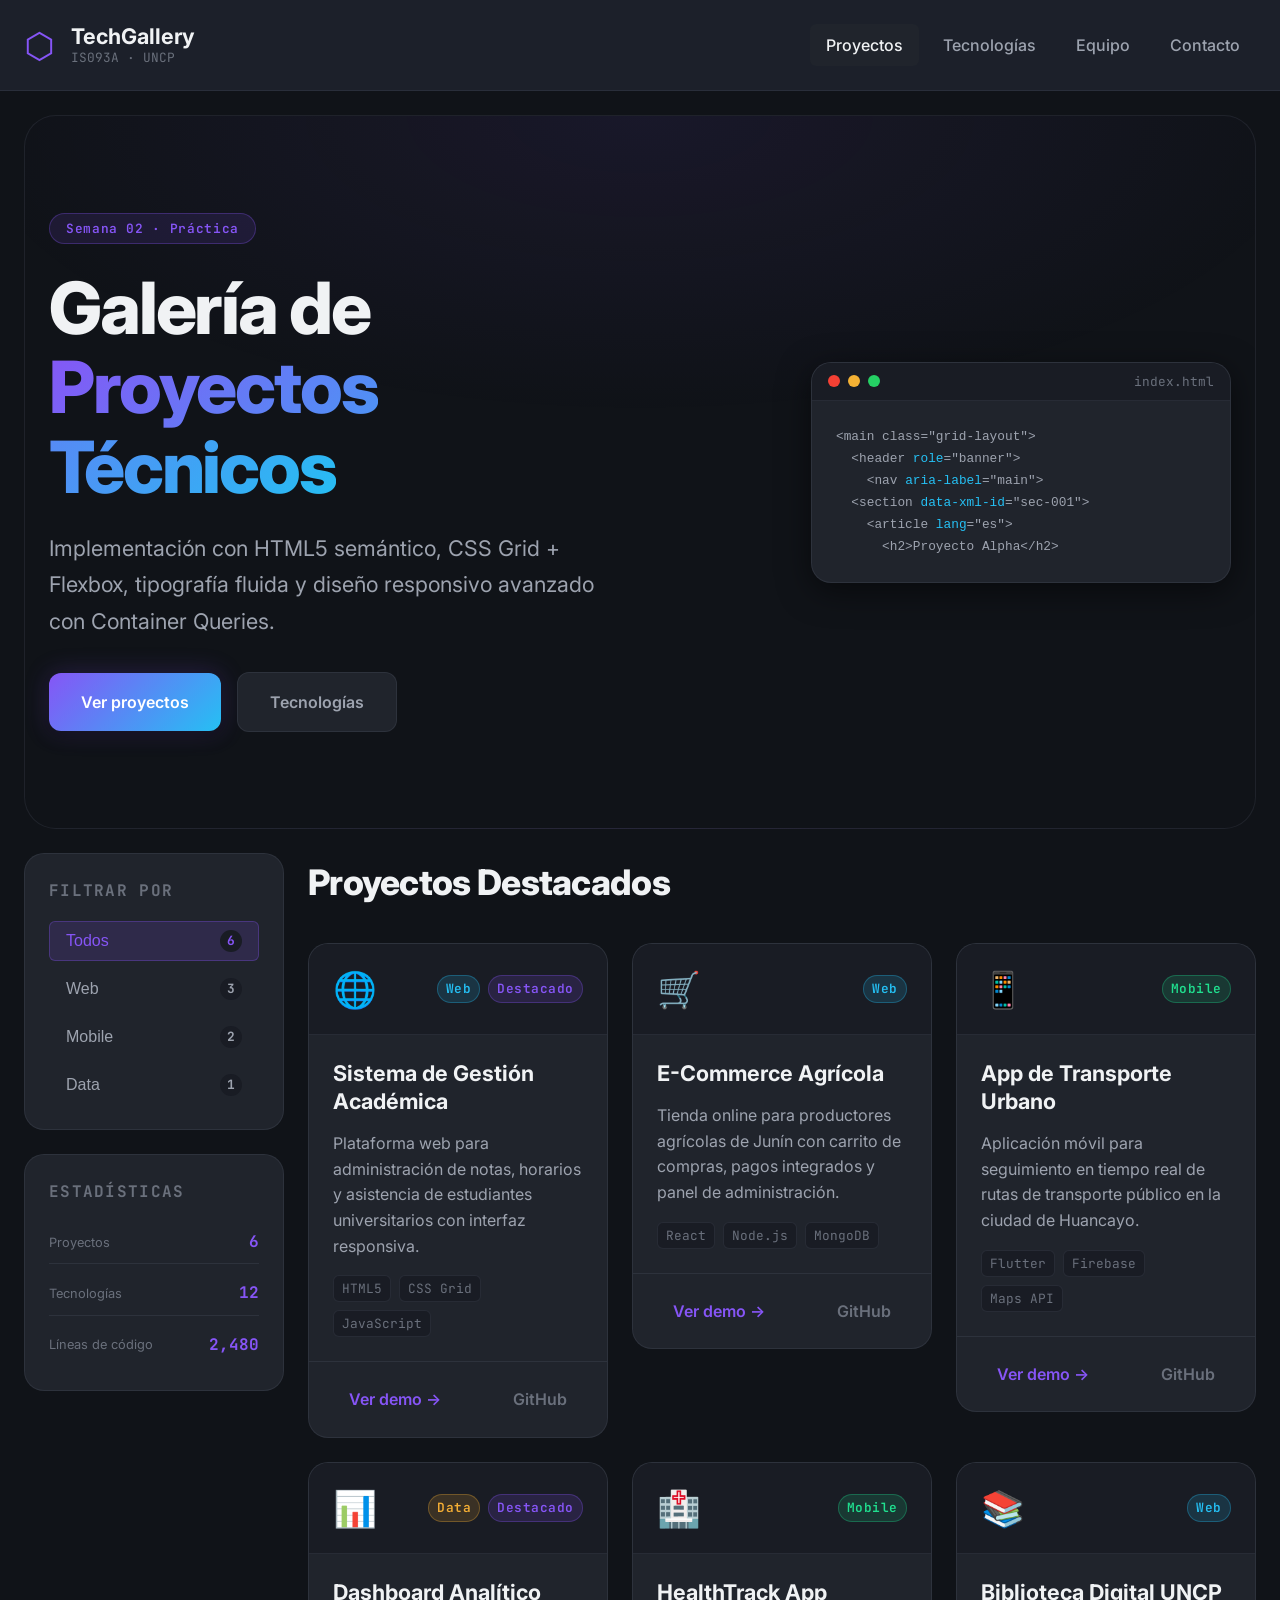
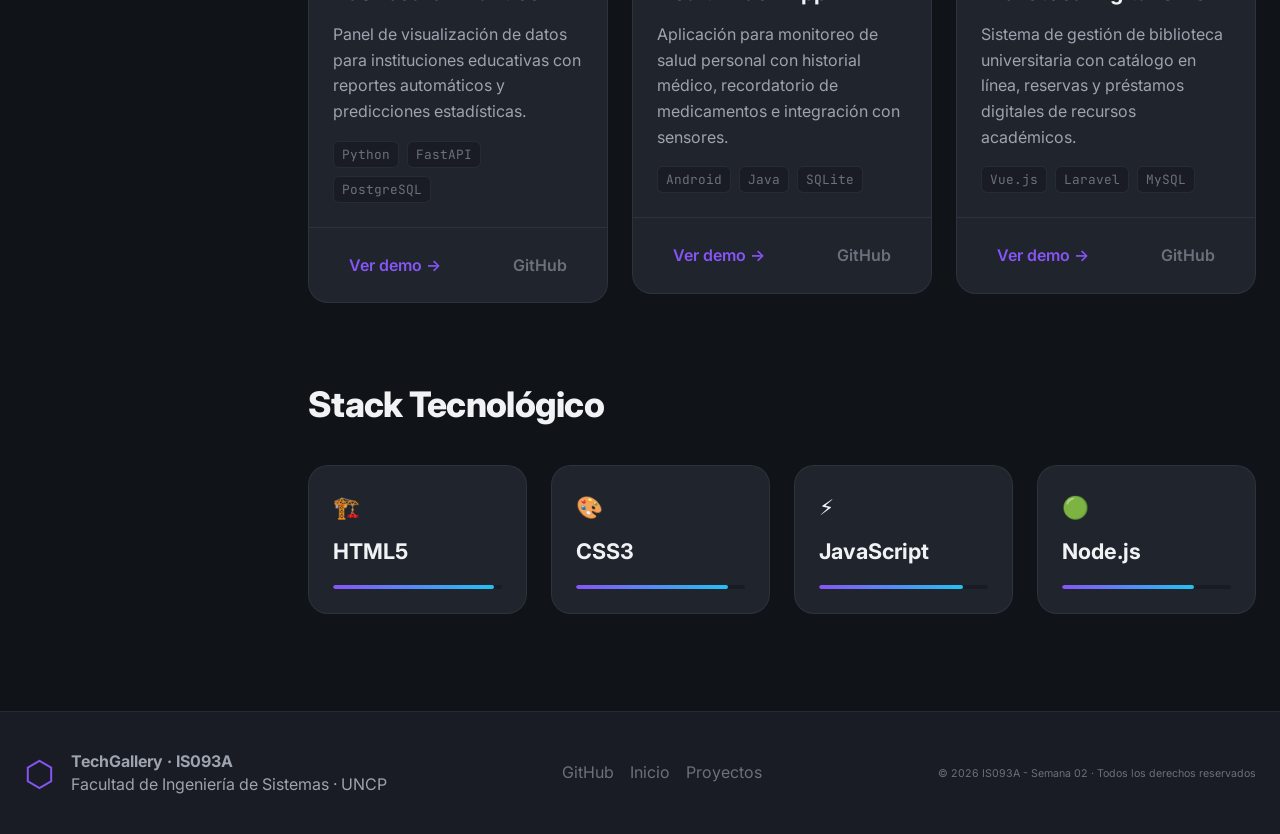
==== index.html @ d4809ece "feat: Semana 02 - HTML5 semantico + CSS Grid + Flexbox + Container Queries (IS093A)" ====
<!DOCTYPE html>
<html lang="es">
<head>
  <!-- =============================================
       META SEO - Redactado manualmente (sin IA)
       Restricción Anti-IA: metadatos escritos a mano
  ============================================= -->
  <meta charset="UTF-8" />
  <meta name="viewport" content="width=device-width, initial-scale=1.0" />

  <!-- SEO primario -->
  <title>Galería de Proyectos Técnicos | IS093A - UNCP</title>
  <meta name="description" content="Galería de proyectos técnicos de estudiantes de Ingeniería de Sistemas - UNCP. Implementación con HTML5 semántico, CSS Grid, Flexbox y diseño responsivo avanzado." />
  <meta name="keywords" content="proyectos tecnicos, ingenieria de sistemas, UNCP, HTML5, CSS Grid, Flexbox, diseño responsivo" />
  <meta name="author" content="IS093A - Desarrollo de Aplicaciones Web" />
  <meta name="robots" content="index, follow" />

  <!-- Open Graph / redes sociales -->
  <meta property="og:type" content="website" />
  <meta property="og:title" content="Galería de Proyectos Técnicos | IS093A" />
  <meta property="og:description" content="Proyectos desarrollados por estudiantes de Ingeniería de Sistemas de la UNCP." />
  <meta property="og:locale" content="es_PE" />

  <!-- Canonical URL -->
  <link rel="canonical" href="https://sullit0.github.io/semana2/" />

  <!-- Hoja de estilos -->
  <link rel="stylesheet" href="styles.css" />

  <!-- Google Fonts: tipografía moderna -->
  <link rel="preconnect" href="https://fonts.googleapis.com" />
  <link rel="preconnect" href="https://fonts.gstatic.com" crossorigin />
  <link href="https://fonts.googleapis.com/css2?family=Inter:wght@300;400;500;600;700&family=JetBrains+Mono:wght@400;600&display=swap" rel="stylesheet" />
</head>

<body
  data-category="galeria-proyectos"
  data-version="1.0.0"
  data-source="xml-simulado"
  data-semester="2026-I"
  data-course="IS093A"
>

  <!-- Skip link para accesibilidad WCAG 2.1 (visible al foco) -->
  <a href="#contenido-principal" class="skip-link">Saltar al contenido principal</a>

  <!-- =============================================
       HEADER
  ============================================= -->
  <header class="site-header" role="banner">
    <div class="header-inner">
      <div class="brand" aria-label="Identidad del sitio">
        <span class="brand-icon" aria-hidden="true">⬡</span>
        <div class="brand-text">
          <span class="brand-name">TechGallery</span>
          <span class="brand-subtitle">IS093A · UNCP</span>
        </div>
      </div>

      <!-- NAV principal con Flexbox (Paso 3) -->
      <nav class="main-nav" role="navigation" aria-label="Navegación principal">
        <ul class="nav-list" role="list">
          <li><a href="#proyectos" class="nav-link" aria-current="page">Proyectos</a></li>
          <li><a href="#tecnologias" class="nav-link">Tecnologías</a></li>
          <li><a href="#equipo" class="nav-link">Equipo</a></li>
          <li><a href="#contacto" class="nav-link">Contacto</a></li>
        </ul>
        <button
          class="nav-toggle"
          aria-expanded="false"
          aria-controls="nav-list"
          aria-label="Abrir menú de navegación"
        >
          <span class="hamburger-line" aria-hidden="true"></span>
          <span class="hamburger-line" aria-hidden="true"></span>
          <span class="hamburger-line" aria-hidden="true"></span>
        </button>
      </nav>
    </div>
  </header>

  <!-- =============================================
       MAIN - Grid principal (grid-template-areas)
  ============================================= -->
  <main id="contenido-principal" class="site-layout" role="main">

    <!-- HERO (área: hero) -->
    <section
      class="hero"
      aria-labelledby="hero-title"
      data-section="hero"
      data-xml-id="sec-001"
    >
      <div class="hero-content">
        <span class="hero-badge" aria-label="Semana 2 - Guía Práctica">Semana 02 · Práctica</span>
        <h1 id="hero-title" class="hero-title">
          Galería de<br />
          <span class="gradient-text">Proyectos Técnicos</span>
        </h1>
        <p class="hero-description">
          Implementación con HTML5 semántico, CSS Grid + Flexbox,
          tipografía fluida y diseño responsivo avanzado con Container Queries.
        </p>
        <div class="hero-actions">
          <a href="#proyectos" class="btn btn-primary">Ver proyectos</a>
          <a href="#tecnologias" class="btn btn-ghost">Tecnologías</a>
        </div>
      </div>
      <div class="hero-visual" aria-hidden="true">
        <div class="code-preview">
          <div class="code-header">
            <span class="dot dot-red"></span>
            <span class="dot dot-yellow"></span>
            <span class="dot dot-green"></span>
            <span class="code-filename">index.html</span>
          </div>
          <pre class="code-body"><code>&lt;main class="grid-layout"&gt;
  &lt;header <span class="kw">role</span>="banner"&gt;
    &lt;nav <span class="kw">aria-label</span>="main"&gt;
  &lt;section <span class="kw">data-xml-id</span>="sec-001"&gt;
    &lt;article <span class="kw">lang</span>="es"&gt;
      &lt;h2&gt;Proyecto Alpha&lt;/h2&gt;</code></pre>
        </div>
      </div>
    </section>

    <!-- SIDEBAR (área: sidebar) -->
    <aside
      class="sidebar"
      aria-label="Filtros y estadísticas"
      data-section="sidebar"
      data-xml-id="sec-002"
    >
      <div class="sidebar-block">
        <h2 class="sidebar-title">Filtrar por</h2>
        <ul class="filter-list" role="list" aria-label="Categorías de proyectos">
          <li>
            <button class="filter-btn active" aria-pressed="true" data-filter="all">
              Todos <span class="badge">6</span>
            </button>
          </li>
          <li>
            <button class="filter-btn" aria-pressed="false" data-filter="web">
              Web <span class="badge">3</span>
            </button>
          </li>
          <li>
            <button class="filter-btn" aria-pressed="false" data-filter="mobile">
              Mobile <span class="badge">2</span>
            </button>
          </li>
          <li>
            <button class="filter-btn" aria-pressed="false" data-filter="data">
              Data <span class="badge">1</span>
            </button>
          </li>
        </ul>
      </div>

      <div class="sidebar-block">
        <h2 class="sidebar-title">Estadísticas</h2>
        <dl class="stats-list">
          <div class="stat-item">
            <dt class="stat-label">Proyectos</dt>
            <dd class="stat-value" data-stat="projects">6</dd>
          </div>
          <div class="stat-item">
            <dt class="stat-label">Tecnologías</dt>
            <dd class="stat-value" data-stat="techs">12</dd>
          </div>
          <div class="stat-item">
            <dt class="stat-label">Líneas de código</dt>
            <dd class="stat-value" data-stat="lines">2,480</dd>
          </div>
        </dl>
      </div>
    </aside>

    <!-- GALERÍA DE PROYECTOS (área: content) -->
    <section
      id="proyectos"
      class="gallery-section"
      aria-labelledby="gallery-title"
      data-section="gallery"
      data-xml-id="sec-003"
      data-category="proyectos-tecnicos"
    >
      <h2 id="gallery-title" class="section-title">Proyectos Destacados</h2>

      <!-- Cards con Flexbox interno -->
      <div class="cards-grid" role="list" aria-label="Lista de proyectos técnicos">

        <!-- Card 1 -->
        <article
          class="card"
          role="listitem"
          data-project-id="proj-001"
          data-tech="HTML,CSS,JS"
          data-category="web"
        >
          <div class="card-header">
            <span class="card-icon" aria-hidden="true">🌐</span>
            <div class="card-tags">
              <span class="tag tag-web">Web</span>
              <span class="tag tag-featured">Destacado</span>
            </div>
          </div>
          <div class="card-body">
            <h3 class="card-title">Sistema de Gestión Académica</h3>
            <p class="card-description">
              Plataforma web para administración de notas, horarios y asistencia
              de estudiantes universitarios con interfaz responsiva.
            </p>
            <ul class="tech-stack" aria-label="Tecnologías utilizadas">
              <li class="tech-pill">HTML5</li>
              <li class="tech-pill">CSS Grid</li>
              <li class="tech-pill">JavaScript</li>
            </ul>
          </div>
          <footer class="card-footer">
            <a href="#" class="card-link" aria-label="Ver demo del proyecto Sistema de Gestión Académica">
              Ver demo <span aria-hidden="true">→</span>
            </a>
            <a href="https://github.com" class="card-link card-link-ghost" aria-label="Ver código del proyecto Sistema de Gestión Académica en GitHub">
              GitHub
            </a>
          </footer>
        </article>

        <!-- Card 2 -->
        <article
          class="card"
          role="listitem"
          data-project-id="proj-002"
          data-tech="React,Node,MongoDB"
          data-category="web"
        >
          <div class="card-header">
            <span class="card-icon" aria-hidden="true">🛒</span>
            <div class="card-tags">
              <span class="tag tag-web">Web</span>
            </div>
          </div>
          <div class="card-body">
            <h3 class="card-title">E-Commerce Agrícola</h3>
            <p class="card-description">
              Tienda online para productores agrícolas de Junín con carrito de compras,
              pagos integrados y panel de administración.
            </p>
            <ul class="tech-stack" aria-label="Tecnologías utilizadas">
              <li class="tech-pill">React</li>
              <li class="tech-pill">Node.js</li>
              <li class="tech-pill">MongoDB</li>
            </ul>
          </div>
          <footer class="card-footer">
            <a href="#" class="card-link" aria-label="Ver demo del proyecto E-Commerce Agrícola">
              Ver demo <span aria-hidden="true">→</span>
            </a>
            <a href="https://github.com" class="card-link card-link-ghost" aria-label="Ver código en GitHub">
              GitHub
            </a>
          </footer>
        </article>

        <!-- Card 3 -->
        <article
          class="card"
          role="listitem"
          data-project-id="proj-003"
          data-tech="Flutter,Firebase"
          data-category="mobile"
        >
          <div class="card-header">
            <span class="card-icon" aria-hidden="true">📱</span>
            <div class="card-tags">
              <span class="tag tag-mobile">Mobile</span>
            </div>
          </div>
          <div class="card-body">
            <h3 class="card-title">App de Transporte Urbano</h3>
            <p class="card-description">
              Aplicación móvil para seguimiento en tiempo real de rutas de transporte
              público en la ciudad de Huancayo.
            </p>
            <ul class="tech-stack" aria-label="Tecnologías utilizadas">
              <li class="tech-pill">Flutter</li>
              <li class="tech-pill">Firebase</li>
              <li class="tech-pill">Maps API</li>
            </ul>
          </div>
          <footer class="card-footer">
            <a href="#" class="card-link" aria-label="Ver demo de App de Transporte Urbano">
              Ver demo <span aria-hidden="true">→</span>
            </a>
            <a href="https://github.com" class="card-link card-link-ghost" aria-label="Ver código en GitHub">
              GitHub
            </a>
          </footer>
        </article>

        <!-- Card 4 -->
        <article
          class="card"
          role="listitem"
          data-project-id="proj-004"
          data-tech="Python,FastAPI,PostgreSQL"
          data-category="data"
        >
          <div class="card-header">
            <span class="card-icon" aria-hidden="true">📊</span>
            <div class="card-tags">
              <span class="tag tag-data">Data</span>
              <span class="tag tag-featured">Destacado</span>
            </div>
          </div>
          <div class="card-body">
            <h3 class="card-title">Dashboard Analítico</h3>
            <p class="card-description">
              Panel de visualización de datos para instituciones educativas con
              reportes automáticos y predicciones estadísticas.
            </p>
            <ul class="tech-stack" aria-label="Tecnologías utilizadas">
              <li class="tech-pill">Python</li>
              <li class="tech-pill">FastAPI</li>
              <li class="tech-pill">PostgreSQL</li>
            </ul>
          </div>
          <footer class="card-footer">
            <a href="#" class="card-link" aria-label="Ver demo del Dashboard Analítico">
              Ver demo <span aria-hidden="true">→</span>
            </a>
            <a href="https://github.com" class="card-link card-link-ghost" aria-label="Ver código en GitHub">
              GitHub
            </a>
          </footer>
        </article>

        <!-- Card 5 -->
        <article
          class="card"
          role="listitem"
          data-project-id="proj-005"
          data-tech="Android,Java,SQLite"
          data-category="mobile"
        >
          <div class="card-header">
            <span class="card-icon" aria-hidden="true">🏥</span>
            <div class="card-tags">
              <span class="tag tag-mobile">Mobile</span>
            </div>
          </div>
          <div class="card-body">
            <h3 class="card-title">HealthTrack App</h3>
            <p class="card-description">
              Aplicación para monitoreo de salud personal con historial médico,
              recordatorio de medicamentos e integración con sensores.
            </p>
            <ul class="tech-stack" aria-label="Tecnologías utilizadas">
              <li class="tech-pill">Android</li>
              <li class="tech-pill">Java</li>
              <li class="tech-pill">SQLite</li>
            </ul>
          </div>
          <footer class="card-footer">
            <a href="#" class="card-link" aria-label="Ver demo de HealthTrack App">
              Ver demo <span aria-hidden="true">→</span>
            </a>
            <a href="https://github.com" class="card-link card-link-ghost" aria-label="Ver código en GitHub">
              GitHub
            </a>
          </footer>
        </article>

        <!-- Card 6 -->
        <article
          class="card"
          role="listitem"
          data-project-id="proj-006"
          data-tech="Vue,Laravel,MySQL"
          data-category="web"
        >
          <div class="card-header">
            <span class="card-icon" aria-hidden="true">📚</span>
            <div class="card-tags">
              <span class="tag tag-web">Web</span>
            </div>
          </div>
          <div class="card-body">
            <h3 class="card-title">Biblioteca Digital UNCP</h3>
            <p class="card-description">
              Sistema de gestión de biblioteca universitaria con catálogo en línea,
              reservas y préstamos digitales de recursos académicos.
            </p>
            <ul class="tech-stack" aria-label="Tecnologías utilizadas">
              <li class="tech-pill">Vue.js</li>
              <li class="tech-pill">Laravel</li>
              <li class="tech-pill">MySQL</li>
            </ul>
          </div>
          <footer class="card-footer">
            <a href="#" class="card-link" aria-label="Ver demo de Biblioteca Digital UNCP">
              Ver demo <span aria-hidden="true">→</span>
            </a>
            <a href="https://github.com" class="card-link card-link-ghost" aria-label="Ver código en GitHub">
              GitHub
            </a>
          </footer>
        </article>

      </div>
    </section>

    <!-- SECCIÓN TECNOLOGÍAS (área: tech) -->
    <section
      id="tecnologias"
      class="tech-section"
      aria-labelledby="tech-title"
      data-section="tecnologias"
      data-xml-id="sec-004"
    >
      <h2 id="tech-title" class="section-title">Stack Tecnológico</h2>
      <div class="tech-grid" role="list" aria-label="Tecnologías del stack">
        <div class="tech-card" role="listitem" data-tech-category="frontend">
          <span class="tech-logo" aria-hidden="true">🏗️</span>
          <h3 class="tech-name">HTML5</h3>
          <p class="tech-desc">Estructura semántica y accesibilidad WCAG 2.1</p>
          <div class="tech-bar" role="progressbar" aria-valuenow="95" aria-valuemin="0" aria-valuemax="100" aria-label="Nivel de uso de HTML5: 95%">
            <div class="tech-bar-fill" style="--level: 95%"></div>
          </div>
        </div>
        <div class="tech-card" role="listitem" data-tech-category="frontend">
          <span class="tech-logo" aria-hidden="true">🎨</span>
          <h3 class="tech-name">CSS3</h3>
          <p class="tech-desc">Grid, Flexbox, Container Queries, clamp()</p>
          <div class="tech-bar" role="progressbar" aria-valuenow="90" aria-valuemin="0" aria-valuemax="100" aria-label="Nivel de uso de CSS3: 90%">
            <div class="tech-bar-fill" style="--level: 90%"></div>
          </div>
        </div>
        <div class="tech-card" role="listitem" data-tech-category="frontend">
          <span class="tech-logo" aria-hidden="true">⚡</span>
          <h3 class="tech-name">JavaScript</h3>
          <p class="tech-desc">ES2023, módulos, Fetch API, DOM events</p>
          <div class="tech-bar" role="progressbar" aria-valuenow="85" aria-valuemin="0" aria-valuemax="100" aria-label="Nivel de uso de JavaScript: 85%">
            <div class="tech-bar-fill" style="--level: 85%"></div>
          </div>
        </div>
        <div class="tech-card" role="listitem" data-tech-category="backend">
          <span class="tech-logo" aria-hidden="true">🟢</span>
          <h3 class="tech-name">Node.js</h3>
          <p class="tech-desc">API REST, Express, autenticación JWT</p>
          <div class="tech-bar" role="progressbar" aria-valuenow="78" aria-valuemin="0" aria-valuemax="100" aria-label="Nivel de uso de Node.js: 78%">
            <div class="tech-bar-fill" style="--level: 78%"></div>
          </div>
        </div>
      </div>
    </section>

  </main>

  <!-- =============================================
       FOOTER
  ============================================= -->
  <footer class="site-footer" role="contentinfo">
    <div class="footer-inner">
      <div class="footer-brand">
        <span class="brand-icon" aria-hidden="true">⬡</span>
        <p class="footer-text">
          <strong>TechGallery · IS093A</strong><br />
          Facultad de Ingeniería de Sistemas · UNCP
        </p>
      </div>
      <nav class="footer-nav" aria-label="Navegación del pie de página">
        <a href="https://github.com/Sullit0" class="footer-link" target="_blank" rel="noopener noreferrer">
          GitHub
        </a>
        <a href="#contenido-principal" class="footer-link">Inicio</a>
        <a href="#proyectos" class="footer-link">Proyectos</a>
      </nav>
      <p class="footer-copy">
        <small>© 2026 IS093A - Semana 02 · Todos los derechos reservados</small>
      </p>
    </div>
  </footer>

  <script src="main.js"></script>
</body>
</html>
---- styles.css ----
/* ================================================
   styles.css - Guía Práctica Semana 02 - IS093A
   Autor: Equipo IS093A - UNCP
   Descripción: CSS con variables :root, clamp(),
   calc(), Grid + Flexbox, @media y @container
   ================================================ */

/* ================================================
   PASO 2: :root con variables CSS, clamp() y calc()
   Concepto: Unidades relativas, tipografía adaptable,
   propiedades lógicas (margin-inline, padding-block)
   ================================================ */
:root {
  /* --- Paleta de colores --- */
  --clr-bg-primary:    hsl(222, 20%, 8%);
  --clr-bg-secondary:  hsl(222, 18%, 12%);
  --clr-bg-card:       hsl(222, 16%, 15%);
  --clr-bg-glass:      hsla(222, 20%, 18%, 0.6);

  --clr-accent-primary:   hsl(258, 90%, 65%);
  --clr-accent-secondary: hsl(195, 90%, 55%);
  --clr-accent-success:   hsl(155, 75%, 50%);
  --clr-accent-warning:   hsl(38,  90%, 58%);
  --clr-accent-danger:    hsl(350, 80%, 60%);

  --clr-text-primary:   hsl(220, 15%, 95%);
  --clr-text-secondary: hsl(220, 10%, 65%);
  --clr-text-muted:     hsl(220,  8%, 45%);

  --clr-border:         hsla(220, 15%, 60%, 0.12);
  --clr-border-hover:   hsla(258, 90%, 65%, 0.35);

  /* --- Tipografía fluida con clamp()
       Cálculo manual:
       clamp(mín, preferida, máx)
       font-base: 16px@320px → 18px@1440px
       pendiente = (18-16)/(1440-320) = 2/1120 ≈ 0.00179
       vw = 0.00179 * 100 ≈ 0.18vw  (redondeamos a clamp seguro)
  --- */
  --fs-xs:   clamp(0.70rem, 0.65rem + 0.22vw, 0.80rem);
  --fs-sm:   clamp(0.85rem, 0.80rem + 0.27vw, 1.00rem);
  --fs-base: clamp(1.00rem, 0.93rem + 0.36vw, 1.13rem);
  --fs-md:   clamp(1.13rem, 1.00rem + 0.58vw, 1.35rem);
  --fs-lg:   clamp(1.30rem, 1.10rem + 0.90vw, 1.65rem);
  --fs-xl:   clamp(1.60rem, 1.25rem + 1.60vw, 2.20rem);
  --fs-2xl:  clamp(2.00rem, 1.50rem + 2.50vw, 3.20rem);
  --fs-3xl:  clamp(2.50rem, 1.80rem + 3.50vw, 4.50rem);

  /* --- Espaciado lógico con calc() --- */
  --space-unit: 0.5rem;
  --space-xs:   calc(var(--space-unit) * 1);        /* 8px  */
  --space-sm:   calc(var(--space-unit) * 2);        /* 16px */
  --space-md:   calc(var(--space-unit) * 3);        /* 24px */
  --space-lg:   calc(var(--space-unit) * 4);        /* 32px */
  --space-xl:   calc(var(--space-unit) * 6);        /* 48px */
  --space-2xl:  calc(var(--space-unit) * 8);        /* 64px */
  --space-3xl:  calc(var(--space-unit) * 12);       /* 96px */

  /* --- Border radius --- */
  --radius-sm:  0.375rem;
  --radius-md:  0.75rem;
  --radius-lg:  1.25rem;
  --radius-xl:  2rem;
  --radius-full: 9999px;

  /* --- Sombras --- */
  --shadow-sm:  0 1px 3px hsla(0, 0%, 0%, 0.3);
  --shadow-md:  0 4px 16px hsla(0, 0%, 0%, 0.4);
  --shadow-lg:  0 8px 32px hsla(0, 0%, 0%, 0.5);
  --shadow-glow: 0 0 24px hsla(258, 90%, 65%, 0.25);

  /* --- Transiciones --- */
  --transition-fast:   150ms ease;
  --transition-base:   250ms ease;
  --transition-slow:   400ms ease;

  /* --- Tipografía --- */
  --font-sans: 'Inter', system-ui, -apple-system, sans-serif;
  --font-mono: 'JetBrains Mono', 'Fira Code', monospace;

  /* --- Grid layout --- */
  --grid-cols: 12;
  --grid-gap:  calc(var(--space-unit) * 3);
  --sidebar-w: 260px;
  --max-width: 1400px;
}

/* ================================================
   RESET & BASE
   ================================================ */
*,
*::before,
*::after {
  box-sizing: border-box;
  margin: 0;
  padding: 0;
}

html {
  scroll-behavior: smooth;
  -webkit-text-size-adjust: 100%;
}

body {
  font-family: var(--font-sans);
  font-size: var(--fs-base);
  line-height: 1.65;
  color: var(--clr-text-primary);
  background-color: var(--clr-bg-primary);
  min-block-size: 100dvh;   /* propiedad lógica */
  overflow-x: hidden;
}

img,
video {
  display: block;
  max-inline-size: 100%;   /* propiedad lógica */
  block-size: auto;
}

ul, ol { list-style: none; }
a { color: inherit; text-decoration: none; }

/* ================================================
   PASO 3: GRID PRINCIPAL — grid-template-areas
   Concepto: grid-area, place-items
   Layout: header | sidebar + content | footer
   (Dibujado en papel antes de codificar ✓)

   Mapa de áreas:
   ┌─────────────────────────┐
   │          header          │
   ├────────┬─────────────────┤
   │  hero  │    hero         │ (full-width)
   ├────────┼─────────────────┤
   │sidebar │    content      │
   │        │    tech         │
   ├────────┴─────────────────┤
   │          footer          │
   └─────────────────────────┘
   ================================================ */
.site-layout {
  display: grid;
  grid-template-columns: var(--sidebar-w) 1fr;
  grid-template-rows: auto auto 1fr auto;
  grid-template-areas:
    "hero    hero"
    "sidebar gallery"
    "sidebar tech"
    "footer  footer";
  gap: var(--grid-gap);
  max-inline-size: var(--max-width);
  margin-inline: auto;
  padding-inline: var(--space-md);
  padding-block: var(--space-md);
}

/* Asignación de áreas */
.hero            { grid-area: hero; }
.sidebar         { grid-area: sidebar; }
.gallery-section { grid-area: gallery; }
.tech-section    { grid-area: tech; }

/* ================================================
   SKIP LINK (accesibilidad WCAG 2.1)
   ================================================ */
.skip-link {
  position: absolute;
  inset-block-start: -100%;   /* propiedad lógica */
  inset-inline-start: var(--space-sm);
  padding-block: var(--space-xs);
  padding-inline: var(--space-sm);
  background: var(--clr-accent-primary);
  color: white;
  font-size: var(--fs-sm);
  font-weight: 600;
  border-radius: var(--radius-sm);
  z-index: 9999;
  transition: inset-block-start var(--transition-fast);
}
.skip-link:focus {
  inset-block-start: var(--space-sm);
}

/* ================================================
   HEADER — Flexbox para la barra de navegación
   ================================================ */
.site-header {
  position: sticky;
  inset-block-start: 0;
  z-index: 100;
  background: var(--clr-bg-glass);
  backdrop-filter: blur(16px);
  -webkit-backdrop-filter: blur(16px);
  border-block-end: 1px solid var(--clr-border);
  /* IA: backdrop-filter no soportado en Firefox <103,
     fallback → background opaco vía @supports abajo */
}

/* Fallback si backdrop-filter no soportado */
/* IA: consulta compatibilidad @supports */
@supports not (backdrop-filter: blur(1px)) {
  .site-header {
    background: var(--clr-bg-secondary);
  }
}

.header-inner {
  display: flex;
  align-items: center;
  justify-content: space-between;
  gap: var(--space-md);
  max-inline-size: var(--max-width);
  margin-inline: auto;
  padding-block: var(--space-sm);
  padding-inline: var(--space-md);
}

/* --- Brand --- */
.brand {
  display: flex;
  align-items: center;
  gap: var(--space-sm);
  flex-shrink: 0;
}
.brand-icon {
  font-size: var(--fs-xl);
  color: var(--clr-accent-primary);
}
.brand-text {
  display: flex;
  flex-direction: column;
  line-height: 1.2;
}
.brand-name {
  font-size: var(--fs-md);
  font-weight: 700;
  color: var(--clr-text-primary);
}
.brand-subtitle {
  font-size: var(--fs-xs);
  color: var(--clr-text-muted);
  font-family: var(--font-mono);
}

/* --- Nav con Flexbox (Paso 3: Flexbox para nav) --- */
.main-nav { position: relative; }

.nav-list {
  display: flex;
  align-items: center;
  gap: var(--space-xs);
  flex-wrap: nowrap;
}

.nav-link {
  display: inline-flex;
  align-items: center;
  padding-block: var(--space-xs);
  padding-inline: var(--space-sm);
  font-size: var(--fs-sm);
  font-weight: 500;
  color: var(--clr-text-secondary);
  border-radius: var(--radius-sm);
  transition: color var(--transition-fast),
              background var(--transition-fast);
}
.nav-link:hover,
.nav-link[aria-current="page"] {
  color: var(--clr-text-primary);
  background: var(--clr-bg-card);
}

/* Botón hamburger (oculto en desktop) */
.nav-toggle {
  display: none;
  flex-direction: column;
  gap: 5px;
  padding: var(--space-xs);
  background: transparent;
  border: 1px solid var(--clr-border);
  border-radius: var(--radius-sm);
  cursor: pointer;
}
.hamburger-line {
  display: block;
  width: 22px;
  height: 2px;
  background: var(--clr-text-primary);
  border-radius: var(--radius-full);
  transition: transform var(--transition-base),
              opacity var(--transition-base);
}

/* ================================================
   HERO SECTION
   ================================================ */
.hero {
  display: grid;
  grid-template-columns: 1fr 1fr;
  align-items: center;
  gap: var(--space-xl);
  padding-block: var(--space-3xl);
  padding-inline: var(--space-md);
  background: radial-gradient(
    ellipse 80% 60% at 50% 0%,
    hsla(258, 90%, 65%, 0.08) 0%,
    transparent 70%
  );
  border-radius: var(--radius-xl);
  border: 1px solid var(--clr-border);
  overflow: hidden;
}

.hero-badge {
  display: inline-flex;
  align-items: center;
  padding-block: calc(var(--space-xs) / 2);
  padding-inline: var(--space-sm);
  background: hsla(258, 90%, 65%, 0.12);
  border: 1px solid hsla(258, 90%, 65%, 0.3);
  border-radius: var(--radius-full);
  font-size: var(--fs-xs);
  font-weight: 600;
  color: var(--clr-accent-primary);
  font-family: var(--font-mono);
  letter-spacing: 0.05em;
  margin-block-end: var(--space-md);
}

.hero-title {
  font-size: var(--fs-3xl);
  font-weight: 800;
  line-height: 1.1;
  margin-block-end: var(--space-md);
  letter-spacing: -0.03em;
}

.gradient-text {
  background: linear-gradient(
    135deg,
    var(--clr-accent-primary) 0%,
    var(--clr-accent-secondary) 100%
  );
  -webkit-background-clip: text;
  -webkit-text-fill-color: transparent;
  background-clip: text;
}

.hero-description {
  font-size: var(--fs-md);
  color: var(--clr-text-secondary);
  max-inline-size: 50ch;
  margin-block-end: var(--space-lg);
  line-height: 1.7;
}

.hero-actions {
  display: flex;
  gap: var(--space-sm);
  flex-wrap: wrap;
  align-items: center;
}

/* Botones */
.btn {
  display: inline-flex;
  align-items: center;
  gap: var(--space-xs);
  padding-block: var(--space-sm);
  padding-inline: var(--space-lg);
  border-radius: var(--radius-md);
  font-size: var(--fs-sm);
  font-weight: 600;
  cursor: pointer;
  border: none;
  transition: transform var(--transition-fast),
              box-shadow var(--transition-fast),
              background var(--transition-fast);
}
.btn:focus-visible {
  outline: 2px solid var(--clr-accent-primary);
  outline-offset: 3px;
}
.btn-primary {
  background: linear-gradient(135deg, var(--clr-accent-primary), var(--clr-accent-secondary));
  color: white;
  box-shadow: var(--shadow-md), var(--shadow-glow);
}
.btn-primary:hover {
  transform: translateY(-2px);
  box-shadow: var(--shadow-lg), 0 0 32px hsla(258, 90%, 65%, 0.4);
}
.btn-ghost {
  background: var(--clr-bg-card);
  color: var(--clr-text-secondary);
  border: 1px solid var(--clr-border);
}
.btn-ghost:hover {
  color: var(--clr-text-primary);
  border-color: var(--clr-border-hover);
  background: var(--clr-bg-glass);
}

/* Code preview (visual decorativo del hero) */
.hero-visual {
  display: flex;
  justify-content: flex-end;
}
.code-preview {
  background: var(--clr-bg-card);
  border: 1px solid var(--clr-border);
  border-radius: var(--radius-lg);
  overflow: hidden;
  width: min(100%, 420px);
  box-shadow: var(--shadow-lg);
}
.code-header {
  display: flex;
  align-items: center;
  gap: var(--space-xs);
  padding-block: var(--space-xs);
  padding-inline: var(--space-sm);
  background: var(--clr-bg-secondary);
  border-block-end: 1px solid var(--clr-border);
}
.dot {
  width: 12px;
  height: 12px;
  border-radius: var(--radius-full);
  flex-shrink: 0;
}
.dot-red    { background: hsl(4, 90%, 58%); }
.dot-yellow { background: hsl(39, 90%, 58%); }
.dot-green  { background: hsl(142, 70%, 48%); }
.code-filename {
  font-size: var(--fs-xs);
  font-family: var(--font-mono);
  color: var(--clr-text-muted);
  margin-inline-start: auto;
}
.code-body {
  padding: var(--space-md);
  font-family: var(--font-mono);
  font-size: var(--fs-xs);
  color: var(--clr-text-secondary);
  overflow-x: auto;
}
.code-body .kw { color: var(--clr-accent-secondary); }

/* ================================================
   SIDEBAR — Layout Grid interno + Flexbox bloques
   ================================================ */
.sidebar {
  display: flex;
  flex-direction: column;
  gap: var(--space-md);
  align-self: start;
  position: sticky;
  inset-block-start: calc(70px + var(--space-sm));
}

.sidebar-block {
  background: var(--clr-bg-card);
  border: 1px solid var(--clr-border);
  border-radius: var(--radius-lg);
  padding: var(--space-md);
}

.sidebar-title {
  font-size: var(--fs-sm);
  font-weight: 700;
  color: var(--clr-text-muted);
  text-transform: uppercase;
  letter-spacing: 0.08em;
  margin-block-end: var(--space-sm);
  font-family: var(--font-mono);
}

/* Filtros */
.filter-list {
  display: flex;
  flex-direction: column;
  gap: var(--space-xs);
}
.filter-btn {
  display: flex;
  align-items: center;
  justify-content: space-between;
  width: 100%;
  padding-block: var(--space-xs);
  padding-inline: var(--space-sm);
  background: transparent;
  border: 1px solid transparent;
  border-radius: var(--radius-sm);
  color: var(--clr-text-secondary);
  font-size: var(--fs-sm);
  font-weight: 500;
  cursor: pointer;
  transition: all var(--transition-fast);
  text-align: start;
}
.filter-btn:hover {
  background: var(--clr-bg-glass);
  color: var(--clr-text-primary);
  border-color: var(--clr-border);
}
.filter-btn.active,
.filter-btn[aria-pressed="true"] {
  background: hsla(258, 90%, 65%, 0.15);
  color: var(--clr-accent-primary);
  border-color: hsla(258, 90%, 65%, 0.3);
}
.badge {
  display: inline-flex;
  align-items: center;
  justify-content: center;
  min-width: 22px;
  height: 22px;
  padding-inline: 6px;
  background: var(--clr-bg-secondary);
  border-radius: var(--radius-full);
  font-size: var(--fs-xs);
  font-weight: 700;
  font-family: var(--font-mono);
}

/* Stats */
.stats-list {
  display: flex;
  flex-direction: column;
  gap: var(--space-xs);
}
.stat-item {
  display: flex;
  align-items: center;
  justify-content: space-between;
  padding-block: var(--space-xs);
  border-block-end: 1px solid var(--clr-border);
}
.stat-item:last-child { border-block-end: none; }
.stat-label {
  font-size: var(--fs-xs);
  color: var(--clr-text-muted);
}
.stat-value {
  font-size: var(--fs-sm);
  font-weight: 700;
  color: var(--clr-accent-primary);
  font-family: var(--font-mono);
}

/* ================================================
   GALLERY / CARDS — Flexbox para filas de tarjetas
   grid-template-areas para estructura interna
   ================================================ */
.section-title {
  font-size: var(--fs-xl);
  font-weight: 800;
  margin-block-end: var(--space-lg);
  letter-spacing: -0.02em;
}

.cards-grid {
  display: grid;
  /* Alineación asimétrica tipo masonry sin JS */
  grid-template-columns: repeat(auto-fill, minmax(min(100%, 280px), 1fr));
  gap: var(--space-md);
  align-items: start;
}

.card {
  display: grid;
  grid-template-rows: auto 1fr auto;
  grid-template-areas:
    "card-header"
    "card-body"
    "card-footer";
  background: var(--clr-bg-card);
  border: 1px solid var(--clr-border);
  border-radius: var(--radius-lg);
  overflow: hidden;
  transition: transform var(--transition-base),
              border-color var(--transition-base),
              box-shadow var(--transition-base);
  container-type: inline-size;
  container-name: card;
}
.card:hover {
  transform: translateY(-4px);
  border-color: var(--clr-border-hover);
  box-shadow: var(--shadow-lg), var(--shadow-glow);
}

.card-header {
  grid-area: card-header;
  display: flex;
  align-items: center;
  justify-content: space-between;
  padding-block: var(--space-sm);
  padding-inline: var(--space-md);
  background: var(--clr-bg-secondary);
  border-block-end: 1px solid var(--clr-border);
}
.card-icon {
  font-size: var(--fs-xl);
}
.card-tags {
  display: flex;
  gap: var(--space-xs);
  flex-wrap: wrap;
  justify-content: flex-end;
}
.tag {
  display: inline-flex;
  align-items: center;
  padding-block: 2px;
  padding-inline: var(--space-xs);
  border-radius: var(--radius-full);
  font-size: var(--fs-xs);
  font-weight: 600;
  font-family: var(--font-mono);
  letter-spacing: 0.04em;
}
.tag-web      { background: hsla(195, 90%, 55%, 0.15); color: var(--clr-accent-secondary); border: 1px solid hsla(195, 90%, 55%, 0.3); }
.tag-mobile   { background: hsla(155, 75%, 50%, 0.15); color: var(--clr-accent-success); border: 1px solid hsla(155, 75%, 50%, 0.3); }
.tag-data     { background: hsla(38,  90%, 58%, 0.15); color: var(--clr-accent-warning); border: 1px solid hsla(38, 90%, 58%, 0.3); }
.tag-featured { background: hsla(258, 90%, 65%, 0.15); color: var(--clr-accent-primary); border: 1px solid hsla(258, 90%, 65%, 0.3); }

.card-body {
  grid-area: card-body;
  display: flex;
  flex-direction: column;
  gap: var(--space-sm);
  padding: var(--space-md);
}
.card-title {
  font-size: var(--fs-md);
  font-weight: 700;
  color: var(--clr-text-primary);
  line-height: 1.3;
}
.card-description {
  font-size: var(--fs-sm);
  color: var(--clr-text-secondary);
  line-height: 1.6;
  flex: 1;
}
.tech-stack {
  display: flex;
  flex-wrap: wrap;
  gap: var(--space-xs);
}
.tech-pill {
  padding-block: 2px;
  padding-inline: var(--space-xs);
  background: var(--clr-bg-secondary);
  border: 1px solid var(--clr-border);
  border-radius: var(--radius-sm);
  font-size: var(--fs-xs);
  font-family: var(--font-mono);
  color: var(--clr-text-muted);
}

.card-footer {
  grid-area: card-footer;
  display: flex;
  gap: var(--space-sm);
  align-items: center;
  padding-block: var(--space-sm);
  padding-inline: var(--space-md);
  border-block-start: 1px solid var(--clr-border);
}
.card-link {
  font-size: var(--fs-sm);
  font-weight: 600;
  color: var(--clr-accent-primary);
  transition: color var(--transition-fast);
  padding-block: var(--space-xs);
  padding-inline: var(--space-sm);
  border-radius: var(--radius-sm);
}
.card-link:hover { color: var(--clr-accent-secondary); }
.card-link-ghost {
  color: var(--clr-text-muted);
  margin-inline-start: auto;
}
.card-link-ghost:hover { color: var(--clr-text-primary); }

/* ================================================
   TECH SECTION
   ================================================ */
.tech-section {
  padding-block: var(--space-xl);
}
.tech-grid {
  display: grid;
  grid-template-columns: repeat(auto-fill, minmax(200px, 1fr));
  gap: var(--space-md);
}
.tech-card {
  background: var(--clr-bg-card);
  border: 1px solid var(--clr-border);
  border-radius: var(--radius-lg);
  padding: var(--space-md);
  display: flex;
  flex-direction: column;
  gap: var(--space-xs);
  transition: border-color var(--transition-base),
              transform var(--transition-base);
  container-type: inline-size;
  container-name: tech-card;
}
.tech-card:hover {
  border-color: var(--clr-border-hover);
  transform: translateY(-2px);
}
.tech-logo { font-size: var(--fs-xl); }
.tech-name {
  font-size: var(--fs-md);
  font-weight: 700;
}
.tech-desc {
  font-size: var(--fs-xs);
  color: var(--clr-text-muted);
  line-height: 1.5;
}
.tech-bar {
  height: 4px;
  background: var(--clr-bg-secondary);
  border-radius: var(--radius-full);
  overflow: hidden;
  margin-block-start: var(--space-xs);
}
.tech-bar-fill {
  height: 100%;
  width: var(--level, 0%);
  background: linear-gradient(90deg, var(--clr-accent-primary), var(--clr-accent-secondary));
  border-radius: var(--radius-full);
  transition: width 1s ease;
}

/* ================================================
   FOOTER
   ================================================ */
.site-footer {
  background: var(--clr-bg-secondary);
  border-block-start: 1px solid var(--clr-border);
  padding-block: var(--space-lg);
}
.footer-inner {
  display: flex;
  align-items: center;
  justify-content: space-between;
  gap: var(--space-md);
  flex-wrap: wrap;
  max-inline-size: var(--max-width);
  margin-inline: auto;
  padding-inline: var(--space-md);
}
.footer-brand {
  display: flex;
  align-items: center;
  gap: var(--space-sm);
}
.footer-text {
  font-size: var(--fs-sm);
  color: var(--clr-text-secondary);
  line-height: 1.4;
}
.footer-nav {
  display: flex;
  gap: var(--space-sm);
  flex-wrap: wrap;
}
.footer-link {
  font-size: var(--fs-sm);
  color: var(--clr-text-muted);
  transition: color var(--transition-fast);
}
.footer-link:hover { color: var(--clr-accent-primary); }
.footer-copy {
  font-size: var(--fs-xs);
  color: var(--clr-text-muted);
  text-align: end;
}

/* ================================================
   PASO 4: @media para breakpoints móvil/tablet
   Media Queries vs Container Queries

   Breakpoints:
     - mobile:  < 640px
     - tablet:  640px – 1024px
     - desktop: > 1024px
   ================================================ */

/* --- TABLET (≤ 1024px) --- */
@media (max-width: 1024px) {
  .site-layout {
    grid-template-columns: 1fr;
    grid-template-areas:
      "hero"
      "gallery"
      "tech"
      "sidebar";
  }

  .sidebar {
    position: static;
    flex-direction: row;
    flex-wrap: wrap;
  }

  .sidebar-block {
    flex: 1 1 240px;
  }

  .hero {
    grid-template-columns: 1fr;
    text-align: center;
    padding-block: var(--space-2xl);
  }

  .hero-description { margin-inline: auto; }
  .hero-actions { justify-content: center; }
  .hero-visual { display: none; }

  .nav-list {
    display: none;
    position: absolute;
    inset-block-start: calc(100% + var(--space-xs));
    inset-inline-end: 0;
    flex-direction: column;
    background: var(--clr-bg-secondary);
    border: 1px solid var(--clr-border);
    border-radius: var(--radius-lg);
    padding: var(--space-sm);
    min-inline-size: 200px;
    box-shadow: var(--shadow-lg);
    gap: var(--space-xs);
  }

  .nav-list.is-open { display: flex; }
  .nav-toggle { display: flex; }
}

/* --- MOBILE (≤ 640px) --- */
@media (max-width: 640px) {
  :root {
    --space-md: calc(var(--space-unit) * 2);
    --space-lg: calc(var(--space-unit) * 3);
    --sidebar-w: 100%;
  }

  .hero-title { letter-spacing: -0.02em; }

  .cards-grid {
    grid-template-columns: 1fr;
  }

  .tech-grid {
    grid-template-columns: repeat(2, 1fr);
  }

  .footer-inner {
    flex-direction: column;
    align-items: flex-start;
    text-align: start;
  }

  .footer-copy { text-align: start; }

  .header-inner {
    padding-inline: var(--space-sm);
  }
}

/* ================================================
   PASO 4: @container — componentes auto-contenidos
   Container Queries para .card y .tech-card

   Nota: Verificado en Can I Use:
   @container + container-type: inline-size
   Soportado desde:
     Chrome 105+, Firefox 110+, Safari 16+
   Fallback: los estilos base (ver .card) se aplican
   cuando @container no es reconocido (graceful degradation)
   IA: consulta compatibilidad → Corrección manual: añadido fallback
   /* IA: "Compatibilidad de container-type:inline-size" →
      Corrección manual: fallback con media query equivalente */
   ================================================ */

/* @container para .card */
@container card (max-width: 240px) {
  .card-header {
    flex-direction: column;
    gap: var(--space-xs);
    align-items: flex-start;
  }
  .card-tags { justify-content: flex-start; }
  .card-footer { flex-direction: column; align-items: flex-start; }
  .card-link-ghost { margin-inline-start: 0; }
}

/* @container para .tech-card */
@container tech-card (max-width: 180px) {
  .tech-desc { display: none; }
  .tech-logo { font-size: var(--fs-md); }
}

/* ================================================
   ANIMACIONES Y MICRO-INTERACCIONES
   ================================================ */
@keyframes fadeInUp {
  from {
    opacity: 0;
    transform: translateY(20px);
  }
  to {
    opacity: 1;
    transform: translateY(0);
  }
}

@keyframes shimmer {
  0%   { background-position: -200% center; }
  100% { background-position:  200% center; }
}

.card {
  animation: fadeInUp 0.4s ease both;
}
.card:nth-child(1) { animation-delay: 0.05s; }
.card:nth-child(2) { animation-delay: 0.10s; }
.card:nth-child(3) { animation-delay: 0.15s; }
.card:nth-child(4) { animation-delay: 0.20s; }
.card:nth-child(5) { animation-delay: 0.25s; }
.card:nth-child(6) { animation-delay: 0.30s; }

/* Preferencia: reducir movimiento (accesibilidad) */
@media (prefers-reduced-motion: reduce) {
  *,
  *::before,
  *::after {
    animation-duration: 0.01ms !important;
    transition-duration: 0.01ms !important;
  }
}

/* ================================================
   UTILIDADES DE ACCESIBILIDAD
   ================================================ */
.sr-only {
  position: absolute;
  width: 1px;
  height: 1px;
  padding: 0;
  margin: -1px;
  overflow: hidden;
  clip: rect(0, 0, 0, 0);
  white-space: nowrap;
  border-width: 0;
}

:focus-visible {
  outline: 2px solid var(--clr-accent-primary);
  outline-offset: 3px;
  border-radius: 2px;
}
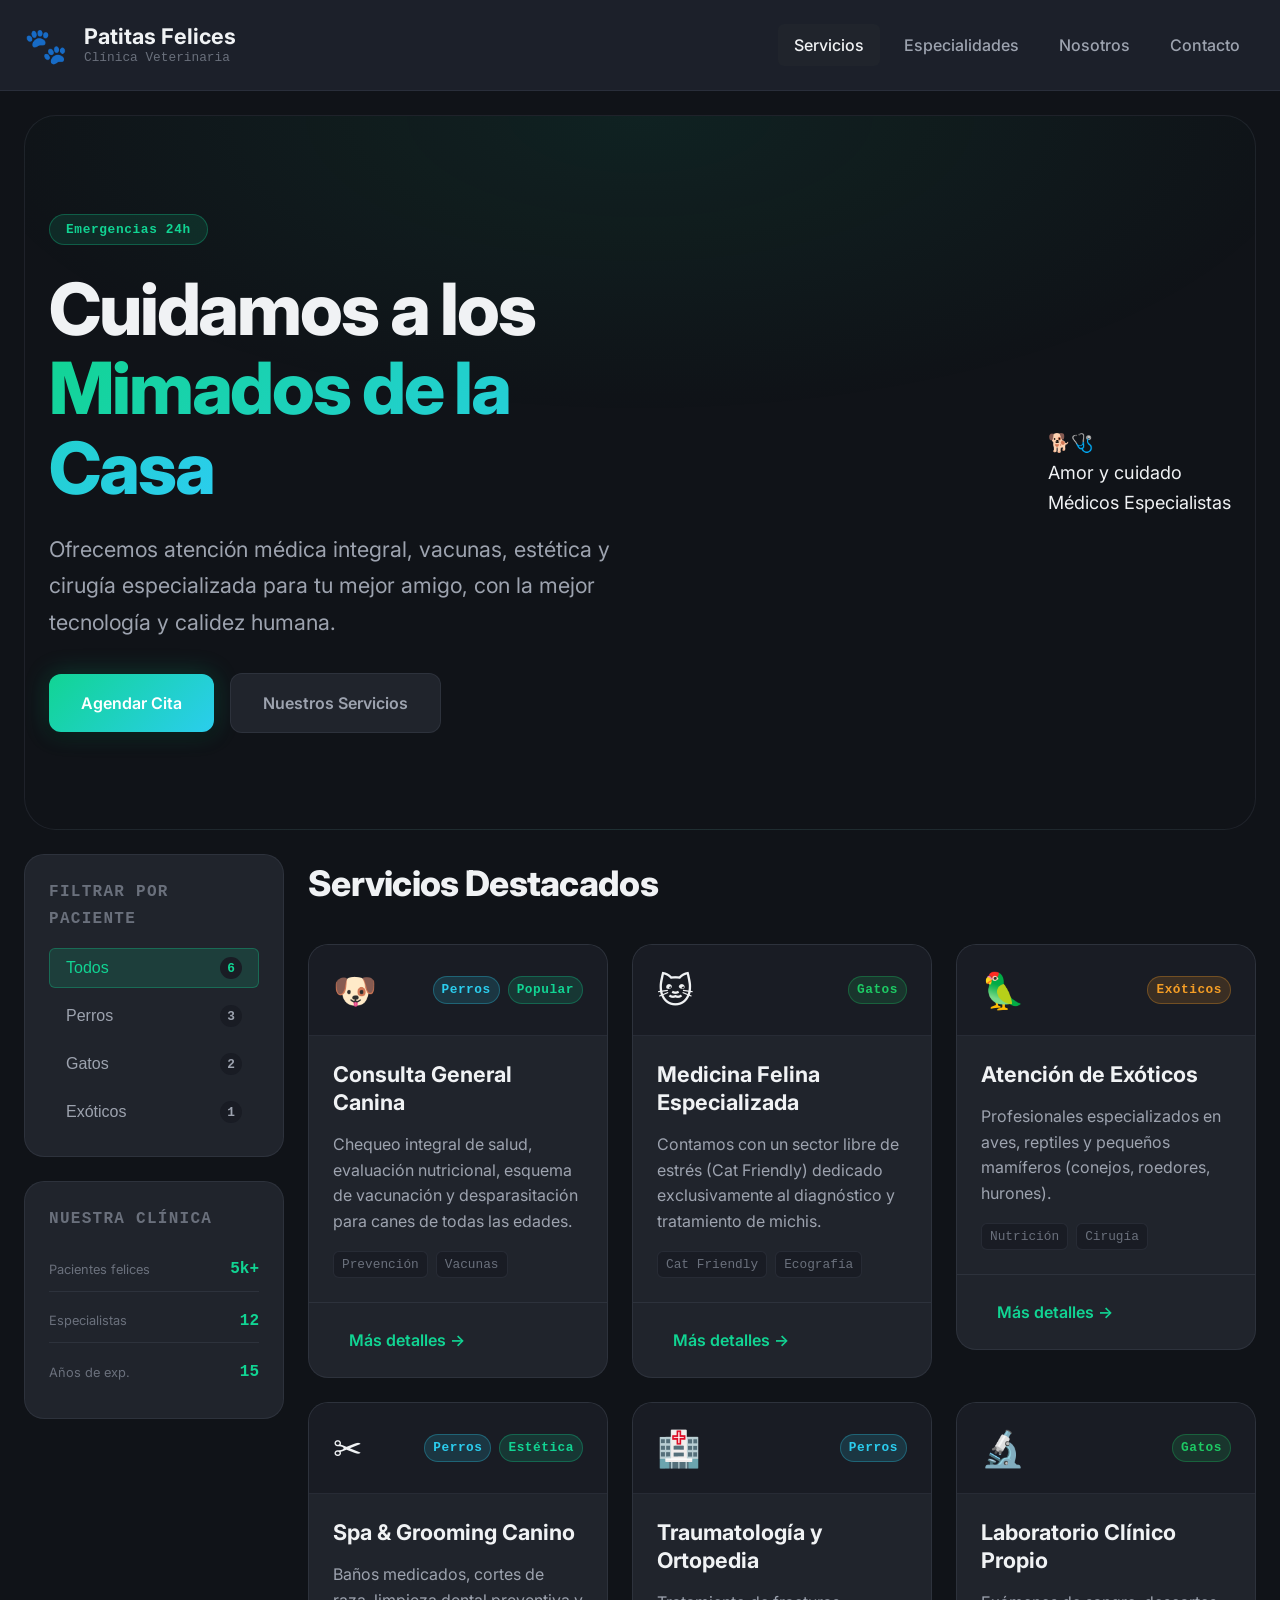
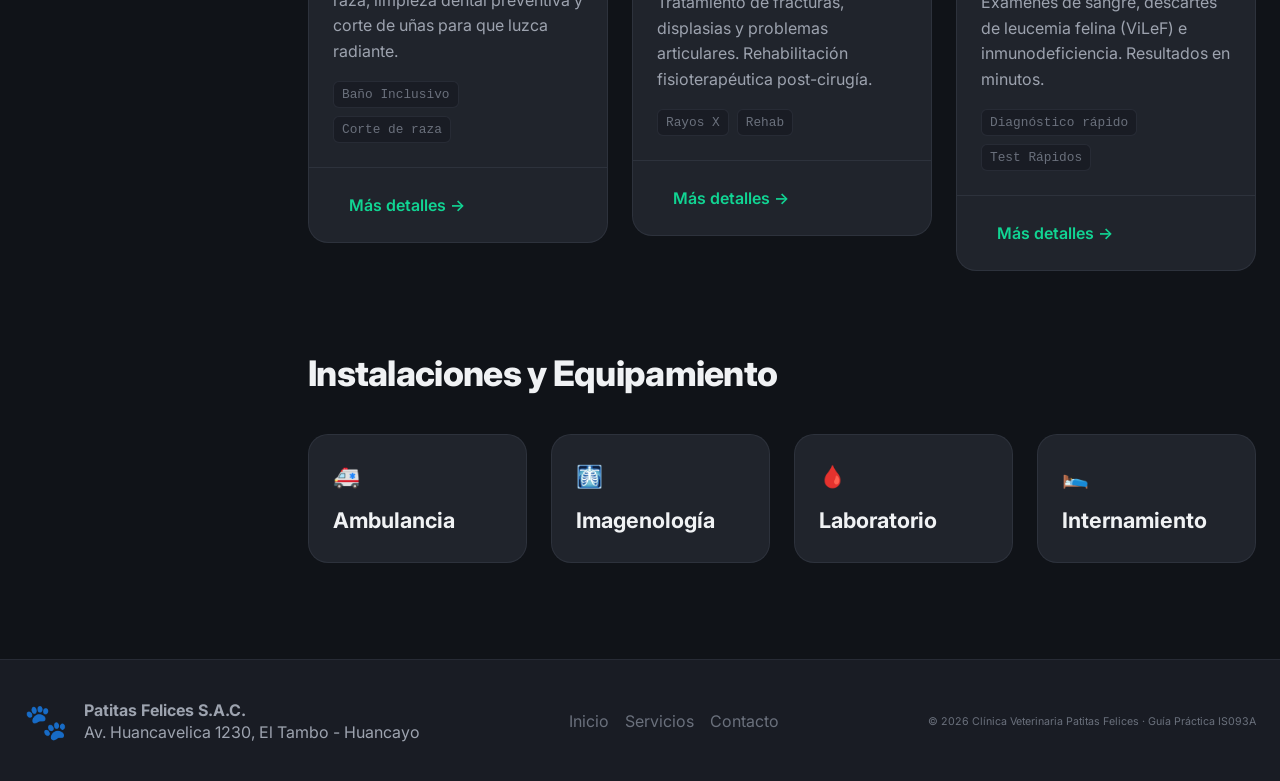
==== commit 1dd941e1: "refactor: transformar layout a tematica veterinaria" ====
--- a/index.html
+++ b/index.html
@@ -9,20 +9,20 @@
   <meta name="viewport" content="width=device-width, initial-scale=1.0" />
 
   <!-- SEO primario -->
-  <title>Galería de Proyectos Técnicos | IS093A - UNCP</title>
-  <meta name="description" content="Galería de proyectos técnicos de estudiantes de Ingeniería de Sistemas - UNCP. Implementación con HTML5 semántico, CSS Grid, Flexbox y diseño responsivo avanzado." />
-  <meta name="keywords" content="proyectos tecnicos, ingenieria de sistemas, UNCP, HTML5, CSS Grid, Flexbox, diseño responsivo" />
-  <meta name="author" content="IS093A - Desarrollo de Aplicaciones Web" />
+  <title>Clínica Veterinaria "Patitas Felices" | Cuidado integral para mascotas</title>
+  <meta name="description" content="En Clínica Veterinaria Patitas Felices ofrecemos servicios médicos, estética y emergencias 24/7 para perros, gatos y animales exóticos. Aplicación web IS093A." />
+  <meta name="keywords" content="veterinaria, mascotas, perros, gatos, animales exoticos, consultas, clinica, huancayo" />
+  <meta name="author" content="Equipo IS093A" />
   <meta name="robots" content="index, follow" />
 
   <!-- Open Graph / redes sociales -->
   <meta property="og:type" content="website" />
-  <meta property="og:title" content="Galería de Proyectos Técnicos | IS093A" />
-  <meta property="og:description" content="Proyectos desarrollados por estudiantes de Ingeniería de Sistemas de la UNCP." />
+  <meta property="og:title" content="Clínica Veterinaria Patitas Felices" />
+  <meta property="og:description" content="El mejor cuidado para los mimados de la casa. Citas en línea." />
   <meta property="og:locale" content="es_PE" />
 
   <!-- Canonical URL -->
-  <link rel="canonical" href="https://sullit0.github.io/semana2/" />
+  <link rel="canonical" href="https://sullit0.github.io/semana2-vet/" />
 
   <!-- Hoja de estilos -->
   <link rel="stylesheet" href="styles.css" />
@@ -30,12 +30,12 @@
   <!-- Google Fonts: tipografía moderna -->
   <link rel="preconnect" href="https://fonts.googleapis.com" />
   <link rel="preconnect" href="https://fonts.gstatic.com" crossorigin />
-  <link href="https://fonts.googleapis.com/css2?family=Inter:wght@300;400;500;600;700&family=JetBrains+Mono:wght@400;600&display=swap" rel="stylesheet" />
+  <link href="https://fonts.googleapis.com/css2?family=Inter:wght@300;400;500;600;700&family=Nunito:wght@600;800&display=swap" rel="stylesheet" />
 </head>
 
 <body
-  data-category="galeria-proyectos"
-  data-version="1.0.0"
+  data-category="veterinaria-servicios"
+  data-version="1.1.0"
   data-source="xml-simulado"
   data-semester="2026-I"
   data-course="IS093A"
@@ -50,19 +50,19 @@
   <header class="site-header" role="banner">
     <div class="header-inner">
       <div class="brand" aria-label="Identidad del sitio">
-        <span class="brand-icon" aria-hidden="true">⬡</span>
+        <span class="brand-icon" aria-hidden="true">🐾</span>
         <div class="brand-text">
-          <span class="brand-name">TechGallery</span>
-          <span class="brand-subtitle">IS093A · UNCP</span>
+          <span class="brand-name">Patitas Felices</span>
+          <span class="brand-subtitle">Clínica Veterinaria</span>
         </div>
       </div>
 
       <!-- NAV principal con Flexbox (Paso 3) -->
       <nav class="main-nav" role="navigation" aria-label="Navegación principal">
         <ul class="nav-list" role="list">
-          <li><a href="#proyectos" class="nav-link" aria-current="page">Proyectos</a></li>
-          <li><a href="#tecnologias" class="nav-link">Tecnologías</a></li>
-          <li><a href="#equipo" class="nav-link">Equipo</a></li>
+          <li><a href="#servicios" class="nav-link" aria-current="page">Servicios</a></li>
+          <li><a href="#especialidades" class="nav-link">Especialidades</a></li>
+          <li><a href="#nosotros" class="nav-link">Nosotros</a></li>
           <li><a href="#contacto" class="nav-link">Contacto</a></li>
         </ul>
         <button
@@ -92,34 +92,25 @@
       data-xml-id="sec-001"
     >
       <div class="hero-content">
-        <span class="hero-badge" aria-label="Semana 2 - Guía Práctica">Semana 02 · Práctica</span>
+        <span class="hero-badge" aria-label="Atención 24/7">Emergencias 24h</span>
         <h1 id="hero-title" class="hero-title">
-          Galería de<br />
-          <span class="gradient-text">Proyectos Técnicos</span>
+          Cuidamos a los <br />
+          <span class="gradient-text">Mimados de la Casa</span>
         </h1>
         <p class="hero-description">
-          Implementación con HTML5 semántico, CSS Grid + Flexbox,
-          tipografía fluida y diseño responsivo avanzado con Container Queries.
+          Ofrecemos atención médica integral, vacunas, estética y cirugía especializada para 
+          tu mejor amigo, con la mejor tecnología y calidez humana.
         </p>
         <div class="hero-actions">
-          <a href="#proyectos" class="btn btn-primary">Ver proyectos</a>
-          <a href="#tecnologias" class="btn btn-ghost">Tecnologías</a>
+          <a href="#contacto" class="btn btn-primary">Agendar Cita</a>
+          <a href="#servicios" class="btn btn-ghost">Nuestros Servicios</a>
         </div>
       </div>
       <div class="hero-visual" aria-hidden="true">
-        <div class="code-preview">
-          <div class="code-header">
-            <span class="dot dot-red"></span>
-            <span class="dot dot-yellow"></span>
-            <span class="dot dot-green"></span>
-            <span class="code-filename">index.html</span>
-          </div>
-          <pre class="code-body"><code>&lt;main class="grid-layout"&gt;
-  &lt;header <span class="kw">role</span>="banner"&gt;
-    &lt;nav <span class="kw">aria-label</span>="main"&gt;
-  &lt;section <span class="kw">data-xml-id</span>="sec-001"&gt;
-    &lt;article <span class="kw">lang</span>="es"&gt;
-      &lt;h2&gt;Proyecto Alpha&lt;/h2&gt;</code></pre>
+        <div class="vet-badge-container">
+          <div class="vet-icon-large">🐕🩺</div>
+          <div class="floating-pill pill-1">Amor y cuidado</div>
+          <div class="floating-pill pill-2">Médicos Especialistas</div>
         </div>
       </div>
     </section>
@@ -127,102 +118,94 @@
     <!-- SIDEBAR (área: sidebar) -->
     <aside
       class="sidebar"
-      aria-label="Filtros y estadísticas"
+      aria-label="Filtros de servicios"
       data-section="sidebar"
       data-xml-id="sec-002"
     >
       <div class="sidebar-block">
-        <h2 class="sidebar-title">Filtrar por</h2>
-        <ul class="filter-list" role="list" aria-label="Categorías de proyectos">
+        <h2 class="sidebar-title">Filtrar por Paciente</h2>
+        <ul class="filter-list" role="list" aria-label="Especies atendidas">
           <li>
             <button class="filter-btn active" aria-pressed="true" data-filter="all">
               Todos <span class="badge">6</span>
             </button>
           </li>
           <li>
-            <button class="filter-btn" aria-pressed="false" data-filter="web">
-              Web <span class="badge">3</span>
+            <button class="filter-btn" aria-pressed="false" data-filter="perros">
+              Perros <span class="badge">3</span>
             </button>
           </li>
           <li>
-            <button class="filter-btn" aria-pressed="false" data-filter="mobile">
-              Mobile <span class="badge">2</span>
+            <button class="filter-btn" aria-pressed="false" data-filter="gatos">
+              Gatos <span class="badge">2</span>
             </button>
           </li>
           <li>
-            <button class="filter-btn" aria-pressed="false" data-filter="data">
-              Data <span class="badge">1</span>
+            <button class="filter-btn" aria-pressed="false" data-filter="exoticos">
+              Exóticos <span class="badge">1</span>
             </button>
           </li>
         </ul>
       </div>
 
       <div class="sidebar-block">
-        <h2 class="sidebar-title">Estadísticas</h2>
+        <h2 class="sidebar-title">Nuestra Clínica</h2>
         <dl class="stats-list">
           <div class="stat-item">
-            <dt class="stat-label">Proyectos</dt>
-            <dd class="stat-value" data-stat="projects">6</dd>
+            <dt class="stat-label">Pacientes felices</dt>
+            <dd class="stat-value" data-stat="projects">5k+</dd>
           </div>
           <div class="stat-item">
-            <dt class="stat-label">Tecnologías</dt>
+            <dt class="stat-label">Especialistas</dt>
             <dd class="stat-value" data-stat="techs">12</dd>
           </div>
           <div class="stat-item">
-            <dt class="stat-label">Líneas de código</dt>
-            <dd class="stat-value" data-stat="lines">2,480</dd>
+            <dt class="stat-label">Años de exp.</dt>
+            <dd class="stat-value" data-stat="lines">15</dd>
           </div>
         </dl>
       </div>
     </aside>
 
-    <!-- GALERÍA DE PROYECTOS (área: content) -->
+    <!-- GALERÍA DE PROYECTOS / SERVICIOS (área: content) -->
     <section
-      id="proyectos"
+      id="servicios"
       class="gallery-section"
       aria-labelledby="gallery-title"
       data-section="gallery"
       data-xml-id="sec-003"
-      data-category="proyectos-tecnicos"
     >
-      <h2 id="gallery-title" class="section-title">Proyectos Destacados</h2>
+      <h2 id="gallery-title" class="section-title">Servicios Destacados</h2>
 
       <!-- Cards con Flexbox interno -->
-      <div class="cards-grid" role="list" aria-label="Lista de proyectos técnicos">
+      <div class="cards-grid" role="list" aria-label="Lista de servicios veterinarios">
 
         <!-- Card 1 -->
         <article
           class="card"
           role="listitem"
-          data-project-id="proj-001"
-          data-tech="HTML,CSS,JS"
-          data-category="web"
-        >
-          <div class="card-header">
-            <span class="card-icon" aria-hidden="true">🌐</span>
-            <div class="card-tags">
-              <span class="tag tag-web">Web</span>
-              <span class="tag tag-featured">Destacado</span>
-            </div>
-          </div>
-          <div class="card-body">
-            <h3 class="card-title">Sistema de Gestión Académica</h3>
-            <p class="card-description">
-              Plataforma web para administración de notas, horarios y asistencia
-              de estudiantes universitarios con interfaz responsiva.
-            </p>
-            <ul class="tech-stack" aria-label="Tecnologías utilizadas">
-              <li class="tech-pill">HTML5</li>
-              <li class="tech-pill">CSS Grid</li>
-              <li class="tech-pill">JavaScript</li>
-            </ul>
-          </div>
-          <footer class="card-footer">
-            <a href="#" class="card-link" aria-label="Ver demo del proyecto Sistema de Gestión Académica">
-              Ver demo <span aria-hidden="true">→</span>
-            </a>
-            <a href="https://github.com" class="card-link card-link-ghost" aria-label="Ver código del proyecto Sistema de Gestión Académica en GitHub">
-              GitHub
+          data-category="perros"
+        >
+          <div class="card-header">
+            <span class="card-icon" aria-hidden="true">🐶</span>
+            <div class="card-tags">
+              <span class="tag tag-perros">Perros</span>
+              <span class="tag tag-featured">Popular</span>
+            </div>
+          </div>
+          <div class="card-body">
+            <h3 class="card-title">Consulta General Canina</h3>
+            <p class="card-description">
+              Chequeo integral de salud, evaluación nutricional, esquema de vacunación y desparasitación para canes de todas las edades.
+            </p>
+            <ul class="tech-stack" aria-label="Beneficios">
+              <li class="tech-pill">Prevención</li>
+              <li class="tech-pill">Vacunas</li>
+            </ul>
+          </div>
+          <footer class="card-footer">
+            <a href="#" class="card-link" aria-label="Más detalles sobre Consulta General Canina">
+              Más detalles <span aria-hidden="true">→</span>
             </a>
           </footer>
         </article>
@@ -231,34 +214,27 @@
         <article
           class="card"
           role="listitem"
-          data-project-id="proj-002"
-          data-tech="React,Node,MongoDB"
-          data-category="web"
-        >
-          <div class="card-header">
-            <span class="card-icon" aria-hidden="true">🛒</span>
-            <div class="card-tags">
-              <span class="tag tag-web">Web</span>
-            </div>
-          </div>
-          <div class="card-body">
-            <h3 class="card-title">E-Commerce Agrícola</h3>
-            <p class="card-description">
-              Tienda online para productores agrícolas de Junín con carrito de compras,
-              pagos integrados y panel de administración.
-            </p>
-            <ul class="tech-stack" aria-label="Tecnologías utilizadas">
-              <li class="tech-pill">React</li>
-              <li class="tech-pill">Node.js</li>
-              <li class="tech-pill">MongoDB</li>
-            </ul>
-          </div>
-          <footer class="card-footer">
-            <a href="#" class="card-link" aria-label="Ver demo del proyecto E-Commerce Agrícola">
-              Ver demo <span aria-hidden="true">→</span>
-            </a>
-            <a href="https://github.com" class="card-link card-link-ghost" aria-label="Ver código en GitHub">
-              GitHub
+          data-category="gatos"
+        >
+          <div class="card-header">
+            <span class="card-icon" aria-hidden="true">🐱</span>
+            <div class="card-tags">
+              <span class="tag tag-gatos">Gatos</span>
+            </div>
+          </div>
+          <div class="card-body">
+            <h3 class="card-title">Medicina Felina Especializada</h3>
+            <p class="card-description">
+              Contamos con un sector libre de estrés (Cat Friendly) dedicado exclusivamente al diagnóstico y tratamiento de michis.
+            </p>
+            <ul class="tech-stack" aria-label="Beneficios">
+              <li class="tech-pill">Cat Friendly</li>
+              <li class="tech-pill">Ecografía</li>
+            </ul>
+          </div>
+          <footer class="card-footer">
+            <a href="#" class="card-link" aria-label="Más detalles sobre Medicina Felina">
+              Más detalles <span aria-hidden="true">→</span>
             </a>
           </footer>
         </article>
@@ -267,34 +243,27 @@
         <article
           class="card"
           role="listitem"
-          data-project-id="proj-003"
-          data-tech="Flutter,Firebase"
-          data-category="mobile"
-        >
-          <div class="card-header">
-            <span class="card-icon" aria-hidden="true">📱</span>
-            <div class="card-tags">
-              <span class="tag tag-mobile">Mobile</span>
-            </div>
-          </div>
-          <div class="card-body">
-            <h3 class="card-title">App de Transporte Urbano</h3>
-            <p class="card-description">
-              Aplicación móvil para seguimiento en tiempo real de rutas de transporte
-              público en la ciudad de Huancayo.
-            </p>
-            <ul class="tech-stack" aria-label="Tecnologías utilizadas">
-              <li class="tech-pill">Flutter</li>
-              <li class="tech-pill">Firebase</li>
-              <li class="tech-pill">Maps API</li>
-            </ul>
-          </div>
-          <footer class="card-footer">
-            <a href="#" class="card-link" aria-label="Ver demo de App de Transporte Urbano">
-              Ver demo <span aria-hidden="true">→</span>
-            </a>
-            <a href="https://github.com" class="card-link card-link-ghost" aria-label="Ver código en GitHub">
-              GitHub
+          data-category="exoticos"
+        >
+          <div class="card-header">
+            <span class="card-icon" aria-hidden="true">🦜</span>
+            <div class="card-tags">
+              <span class="tag tag-exoticos">Exóticos</span>
+            </div>
+          </div>
+          <div class="card-body">
+            <h3 class="card-title">Atención de Exóticos</h3>
+            <p class="card-description">
+              Profesionales especializados en aves, reptiles y pequeños mamíferos (conejos, roedores, hurones).
+            </p>
+            <ul class="tech-stack" aria-label="Beneficios">
+              <li class="tech-pill">Nutrición</li>
+              <li class="tech-pill">Cirugía</li>
+            </ul>
+          </div>
+          <footer class="card-footer">
+            <a href="#" class="card-link" aria-label="Más detalles sobre Atención de Exóticos">
+              Más detalles <span aria-hidden="true">→</span>
             </a>
           </footer>
         </article>
@@ -303,35 +272,28 @@
         <article
           class="card"
           role="listitem"
-          data-project-id="proj-004"
-          data-tech="Python,FastAPI,PostgreSQL"
-          data-category="data"
-        >
-          <div class="card-header">
-            <span class="card-icon" aria-hidden="true">📊</span>
-            <div class="card-tags">
-              <span class="tag tag-data">Data</span>
-              <span class="tag tag-featured">Destacado</span>
-            </div>
-          </div>
-          <div class="card-body">
-            <h3 class="card-title">Dashboard Analítico</h3>
-            <p class="card-description">
-              Panel de visualización de datos para instituciones educativas con
-              reportes automáticos y predicciones estadísticas.
-            </p>
-            <ul class="tech-stack" aria-label="Tecnologías utilizadas">
-              <li class="tech-pill">Python</li>
-              <li class="tech-pill">FastAPI</li>
-              <li class="tech-pill">PostgreSQL</li>
-            </ul>
-          </div>
-          <footer class="card-footer">
-            <a href="#" class="card-link" aria-label="Ver demo del Dashboard Analítico">
-              Ver demo <span aria-hidden="true">→</span>
-            </a>
-            <a href="https://github.com" class="card-link card-link-ghost" aria-label="Ver código en GitHub">
-              GitHub
+          data-category="perros"
+        >
+          <div class="card-header">
+            <span class="card-icon" aria-hidden="true">✂️</span>
+            <div class="card-tags">
+              <span class="tag tag-perros">Perros</span>
+              <span class="tag tag-featured">Estética</span>
+            </div>
+          </div>
+          <div class="card-body">
+            <h3 class="card-title">Spa & Grooming Canino</h3>
+            <p class="card-description">
+              Baños medicados, cortes de raza, limpieza dental preventiva y corte de uñas para que luzca radiante.
+            </p>
+            <ul class="tech-stack" aria-label="Beneficios">
+              <li class="tech-pill">Baño Inclusivo</li>
+              <li class="tech-pill">Corte de raza</li>
+            </ul>
+          </div>
+          <footer class="card-footer">
+            <a href="#" class="card-link" aria-label="Más detalles sobre Spa Canino">
+              Más detalles <span aria-hidden="true">→</span>
             </a>
           </footer>
         </article>
@@ -340,34 +302,27 @@
         <article
           class="card"
           role="listitem"
-          data-project-id="proj-005"
-          data-tech="Android,Java,SQLite"
-          data-category="mobile"
+          data-category="perros"
         >
           <div class="card-header">
             <span class="card-icon" aria-hidden="true">🏥</span>
             <div class="card-tags">
-              <span class="tag tag-mobile">Mobile</span>
-            </div>
-          </div>
-          <div class="card-body">
-            <h3 class="card-title">HealthTrack App</h3>
-            <p class="card-description">
-              Aplicación para monitoreo de salud personal con historial médico,
-              recordatorio de medicamentos e integración con sensores.
-            </p>
-            <ul class="tech-stack" aria-label="Tecnologías utilizadas">
-              <li class="tech-pill">Android</li>
-              <li class="tech-pill">Java</li>
-              <li class="tech-pill">SQLite</li>
-            </ul>
-          </div>
-          <footer class="card-footer">
-            <a href="#" class="card-link" aria-label="Ver demo de HealthTrack App">
-              Ver demo <span aria-hidden="true">→</span>
-            </a>
-            <a href="https://github.com" class="card-link card-link-ghost" aria-label="Ver código en GitHub">
-              GitHub
+              <span class="tag tag-perros">Perros</span>
+            </div>
+          </div>
+          <div class="card-body">
+            <h3 class="card-title">Traumatología y Ortopedia</h3>
+            <p class="card-description">
+              Tratamiento de fracturas, displasias y problemas articulares. Rehabilitación fisioterapéutica post-cirugía.
+            </p>
+            <ul class="tech-stack" aria-label="Beneficios">
+              <li class="tech-pill">Rayos X</li>
+              <li class="tech-pill">Rehab</li>
+            </ul>
+          </div>
+          <footer class="card-footer">
+            <a href="#" class="card-link" aria-label="Más detalles sobre Traumatología">
+              Más detalles <span aria-hidden="true">→</span>
             </a>
           </footer>
         </article>
@@ -376,34 +331,27 @@
         <article
           class="card"
           role="listitem"
-          data-project-id="proj-006"
-          data-tech="Vue,Laravel,MySQL"
-          data-category="web"
-        >
-          <div class="card-header">
-            <span class="card-icon" aria-hidden="true">📚</span>
-            <div class="card-tags">
-              <span class="tag tag-web">Web</span>
-            </div>
-          </div>
-          <div class="card-body">
-            <h3 class="card-title">Biblioteca Digital UNCP</h3>
-            <p class="card-description">
-              Sistema de gestión de biblioteca universitaria con catálogo en línea,
-              reservas y préstamos digitales de recursos académicos.
-            </p>
-            <ul class="tech-stack" aria-label="Tecnologías utilizadas">
-              <li class="tech-pill">Vue.js</li>
-              <li class="tech-pill">Laravel</li>
-              <li class="tech-pill">MySQL</li>
-            </ul>
-          </div>
-          <footer class="card-footer">
-            <a href="#" class="card-link" aria-label="Ver demo de Biblioteca Digital UNCP">
-              Ver demo <span aria-hidden="true">→</span>
-            </a>
-            <a href="https://github.com" class="card-link card-link-ghost" aria-label="Ver código en GitHub">
-              GitHub
+          data-category="gatos"
+        >
+          <div class="card-header">
+            <span class="card-icon" aria-hidden="true">🔬</span>
+            <div class="card-tags">
+              <span class="tag tag-gatos">Gatos</span>
+            </div>
+          </div>
+          <div class="card-body">
+            <h3 class="card-title">Laboratorio Clínico Propio</h3>
+            <p class="card-description">
+              Exámenes de sangre, descartes de leucemia felina (ViLeF) e inmunodeficiencia. Resultados en minutos.
+            </p>
+            <ul class="tech-stack" aria-label="Beneficios">
+              <li class="tech-pill">Diagnóstico rápido</li>
+              <li class="tech-pill">Test Rápidos</li>
+            </ul>
+          </div>
+          <footer class="card-footer">
+            <a href="#" class="card-link" aria-label="Más detalles sobre Laboratorio">
+              Más detalles <span aria-hidden="true">→</span>
             </a>
           </footer>
         </article>
@@ -411,47 +359,35 @@
       </div>
     </section>
 
-    <!-- SECCIÓN TECNOLOGÍAS (área: tech) -->
+    <!-- SECCIÓN ESPECIALIDADES (área: tech) -->
     <section
-      id="tecnologias"
+      id="especialidades"
       class="tech-section"
       aria-labelledby="tech-title"
       data-section="tecnologias"
       data-xml-id="sec-004"
     >
-      <h2 id="tech-title" class="section-title">Stack Tecnológico</h2>
-      <div class="tech-grid" role="list" aria-label="Tecnologías del stack">
-        <div class="tech-card" role="listitem" data-tech-category="frontend">
-          <span class="tech-logo" aria-hidden="true">🏗️</span>
-          <h3 class="tech-name">HTML5</h3>
-          <p class="tech-desc">Estructura semántica y accesibilidad WCAG 2.1</p>
-          <div class="tech-bar" role="progressbar" aria-valuenow="95" aria-valuemin="0" aria-valuemax="100" aria-label="Nivel de uso de HTML5: 95%">
-            <div class="tech-bar-fill" style="--level: 95%"></div>
-          </div>
-        </div>
-        <div class="tech-card" role="listitem" data-tech-category="frontend">
-          <span class="tech-logo" aria-hidden="true">🎨</span>
-          <h3 class="tech-name">CSS3</h3>
-          <p class="tech-desc">Grid, Flexbox, Container Queries, clamp()</p>
-          <div class="tech-bar" role="progressbar" aria-valuenow="90" aria-valuemin="0" aria-valuemax="100" aria-label="Nivel de uso de CSS3: 90%">
-            <div class="tech-bar-fill" style="--level: 90%"></div>
-          </div>
-        </div>
-        <div class="tech-card" role="listitem" data-tech-category="frontend">
-          <span class="tech-logo" aria-hidden="true">⚡</span>
-          <h3 class="tech-name">JavaScript</h3>
-          <p class="tech-desc">ES2023, módulos, Fetch API, DOM events</p>
-          <div class="tech-bar" role="progressbar" aria-valuenow="85" aria-valuemin="0" aria-valuemax="100" aria-label="Nivel de uso de JavaScript: 85%">
-            <div class="tech-bar-fill" style="--level: 85%"></div>
-          </div>
-        </div>
-        <div class="tech-card" role="listitem" data-tech-category="backend">
-          <span class="tech-logo" aria-hidden="true">🟢</span>
-          <h3 class="tech-name">Node.js</h3>
-          <p class="tech-desc">API REST, Express, autenticación JWT</p>
-          <div class="tech-bar" role="progressbar" aria-valuenow="78" aria-valuemin="0" aria-valuemax="100" aria-label="Nivel de uso de Node.js: 78%">
-            <div class="tech-bar-fill" style="--level: 78%"></div>
-          </div>
+      <h2 id="tech-title" class="section-title">Instalaciones y Equipamiento</h2>
+      <div class="tech-grid" role="list" aria-label="Equipamiento de la clínica">
+        <div class="tech-card" role="listitem">
+          <span class="tech-logo" aria-hidden="true">🚑</span>
+          <h3 class="tech-name">Ambulancia</h3>
+          <p class="tech-desc">Traslado seguro para emergencias 24/7 en toda la ciudad.</p>
+        </div>
+        <div class="tech-card" role="listitem">
+          <span class="tech-logo" aria-hidden="true">🩻</span>
+          <h3 class="tech-name">Imagenología</h3>
+          <p class="tech-desc">Radiografía digital y ecografía doppler de alta resolución.</p>
+        </div>
+        <div class="tech-card" role="listitem">
+          <span class="tech-logo" aria-hidden="true">🩸</span>
+          <h3 class="tech-name">Laboratorio</h3>
+          <p class="tech-desc">Equipos automatizados para hemogramas y perfiles bioquímicos.</p>
+        </div>
+        <div class="tech-card" role="listitem">
+          <span class="tech-logo" aria-hidden="true">🛌</span>
+          <h3 class="tech-name">Internamiento</h3>
+          <p class="tech-desc">Zonas separadas para perros, gatos y pacientes infecciosos.</p>
         </div>
       </div>
     </section>
@@ -464,21 +400,19 @@
   <footer class="site-footer" role="contentinfo">
     <div class="footer-inner">
       <div class="footer-brand">
-        <span class="brand-icon" aria-hidden="true">⬡</span>
+        <span class="brand-icon" aria-hidden="true">🐾</span>
         <p class="footer-text">
-          <strong>TechGallery · IS093A</strong><br />
-          Facultad de Ingeniería de Sistemas · UNCP
+          <strong>Patitas Felices S.A.C.</strong><br />
+          Av. Huancavelica 1230, El Tambo - Huancayo
         </p>
       </div>
       <nav class="footer-nav" aria-label="Navegación del pie de página">
-        <a href="https://github.com/Sullit0" class="footer-link" target="_blank" rel="noopener noreferrer">
-          GitHub
-        </a>
         <a href="#contenido-principal" class="footer-link">Inicio</a>
-        <a href="#proyectos" class="footer-link">Proyectos</a>
+        <a href="#servicios" class="footer-link">Servicios</a>
+        <a href="#contacto" class="footer-link">Contacto</a>
       </nav>
       <p class="footer-copy">
-        <small>© 2026 IS093A - Semana 02 · Todos los derechos reservados</small>
+        <small>© 2026 Clínica Veterinaria Patitas Felices · Guía Práctica IS093A</small>
       </p>
     </div>
   </footer>
--- a/styles.css
+++ b/styles.css
@@ -17,10 +17,10 @@
   --clr-bg-card:       hsl(222, 16%, 15%);
   --clr-bg-glass:      hsla(222, 20%, 18%, 0.6);
 
-  --clr-accent-primary:   hsl(258, 90%, 65%);
-  --clr-accent-secondary: hsl(195, 90%, 55%);
-  --clr-accent-success:   hsl(155, 75%, 50%);
-  --clr-accent-warning:   hsl(38,  90%, 58%);
+  --clr-accent-primary:   hsl(160, 85%, 45%); /* Verde clínica */
+  --clr-accent-secondary: hsl(190, 85%, 55%); /* Celeste veterinario */
+  --clr-accent-success:   hsl(145, 75%, 45%);
+  --clr-accent-warning:   hsl(35,  90%, 55%);
   --clr-accent-danger:    hsl(350, 80%, 60%);
 
   --clr-text-primary:   hsl(220, 15%, 95%);
@@ -28,7 +28,7 @@
   --clr-text-muted:     hsl(220,  8%, 45%);
 
   --clr-border:         hsla(220, 15%, 60%, 0.12);
-  --clr-border-hover:   hsla(258, 90%, 65%, 0.35);
+  --clr-border-hover:   hsla(160, 85%, 45%, 0.35);
 
   /* --- Tipografía fluida con clamp()
        Cálculo manual:
@@ -67,7 +67,7 @@
   --shadow-sm:  0 1px 3px hsla(0, 0%, 0%, 0.3);
   --shadow-md:  0 4px 16px hsla(0, 0%, 0%, 0.4);
   --shadow-lg:  0 8px 32px hsla(0, 0%, 0%, 0.5);
-  --shadow-glow: 0 0 24px hsla(258, 90%, 65%, 0.25);
+  --shadow-glow: 0 0 24px hsla(160, 85%, 45%, 0.25);
 
   /* --- Transiciones --- */
   --transition-fast:   150ms ease;
@@ -304,7 +304,7 @@
   padding-inline: var(--space-md);
   background: radial-gradient(
     ellipse 80% 60% at 50% 0%,
-    hsla(258, 90%, 65%, 0.08) 0%,
+    hsla(160, 85%, 45%, 0.08) 0%,
     transparent 70%
   );
   border-radius: var(--radius-xl);
@@ -317,8 +317,8 @@
   align-items: center;
   padding-block: calc(var(--space-xs) / 2);
   padding-inline: var(--space-sm);
-  background: hsla(258, 90%, 65%, 0.12);
-  border: 1px solid hsla(258, 90%, 65%, 0.3);
+  background: hsla(160, 85%, 45%, 0.12);
+  border: 1px solid hsla(160, 85%, 45%, 0.3);
   border-radius: var(--radius-full);
   font-size: var(--fs-xs);
   font-weight: 600;
@@ -389,7 +389,7 @@
 }
 .btn-primary:hover {
   transform: translateY(-2px);
-  box-shadow: var(--shadow-lg), 0 0 32px hsla(258, 90%, 65%, 0.4);
+  box-shadow: var(--shadow-lg), 0 0 32px hsla(160, 85%, 45%, 0.4);
 }
 .btn-ghost {
   background: var(--clr-bg-card);
@@ -507,9 +507,9 @@
 }
 .filter-btn.active,
 .filter-btn[aria-pressed="true"] {
-  background: hsla(258, 90%, 65%, 0.15);
+  background: hsla(160, 85%, 45%, 0.15);
   color: var(--clr-accent-primary);
-  border-color: hsla(258, 90%, 65%, 0.3);
+  border-color: hsla(160, 85%, 45%, 0.3);
 }
 .badge {
   display: inline-flex;
@@ -622,10 +622,10 @@
   font-family: var(--font-mono);
   letter-spacing: 0.04em;
 }
-.tag-web      { background: hsla(195, 90%, 55%, 0.15); color: var(--clr-accent-secondary); border: 1px solid hsla(195, 90%, 55%, 0.3); }
-.tag-mobile   { background: hsla(155, 75%, 50%, 0.15); color: var(--clr-accent-success); border: 1px solid hsla(155, 75%, 50%, 0.3); }
-.tag-data     { background: hsla(38,  90%, 58%, 0.15); color: var(--clr-accent-warning); border: 1px solid hsla(38, 90%, 58%, 0.3); }
-.tag-featured { background: hsla(258, 90%, 65%, 0.15); color: var(--clr-accent-primary); border: 1px solid hsla(258, 90%, 65%, 0.3); }
+.tag-perros   { background: hsla(190, 85%, 55%, 0.15); color: var(--clr-accent-secondary); border: 1px solid hsla(190, 85%, 55%, 0.3); }
+.tag-gatos    { background: hsla(145, 75%, 45%, 0.15); color: var(--clr-accent-success); border: 1px solid hsla(145, 75%, 45%, 0.3); }
+.tag-exoticos { background: hsla(35,  90%, 55%, 0.15); color: var(--clr-accent-warning); border: 1px solid hsla(35, 90%, 55%, 0.3); }
+.tag-featured { background: hsla(160, 85%, 45%, 0.15); color: var(--clr-accent-primary); border: 1px solid hsla(160, 85%, 45%, 0.3); }
 
 .card-body {
   grid-area: card-body;
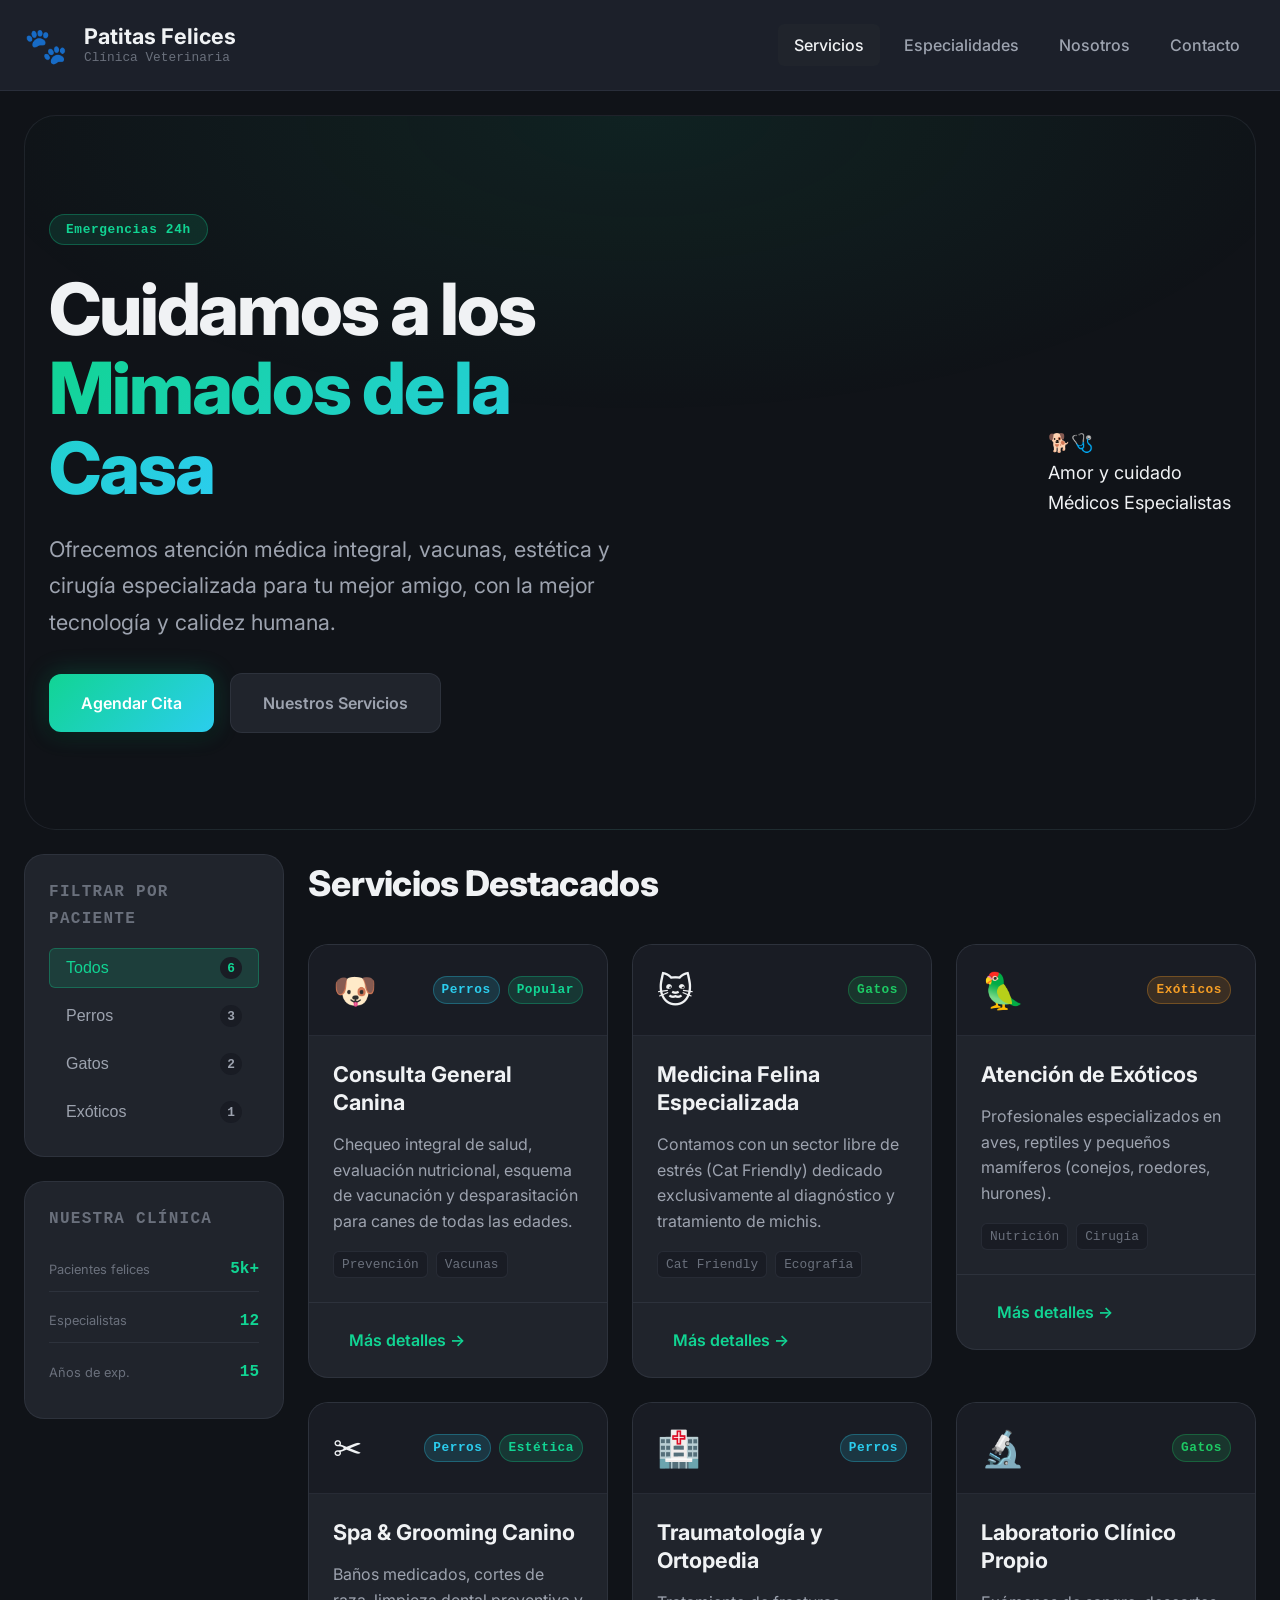
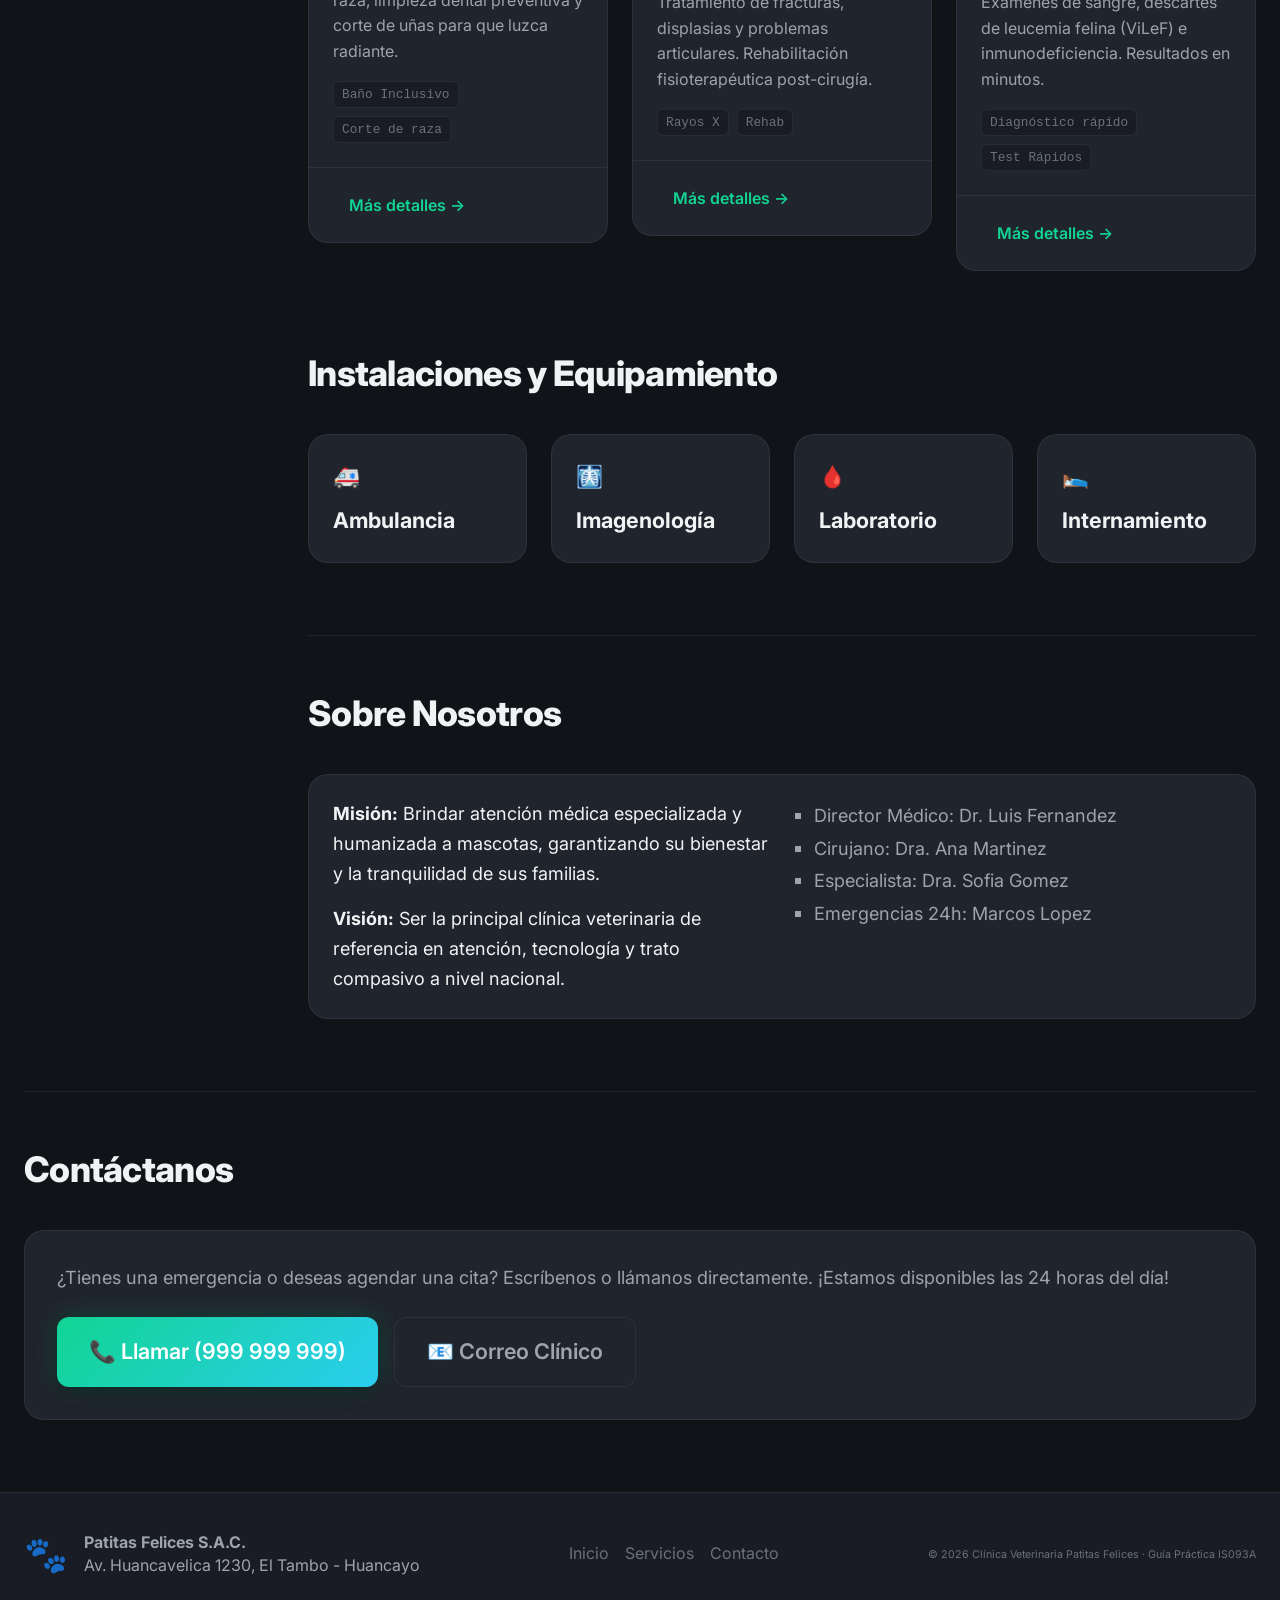
==== commit b29e5534: "feat: agregar secciones funcionales de Nosotros y Contacto" ====
--- a/index.html
+++ b/index.html
@@ -392,6 +392,37 @@
       </div>
     </section>
 
+    <!-- SECCIÓN NOSOTROS (área: nosotros) -->
+    <section id="nosotros" class="nosotros-section" aria-labelledby="nosotros-title">
+      <h2 id="nosotros-title" class="section-title">Sobre Nosotros</h2>
+      <div style="display: grid; grid-template-columns: repeat(auto-fit, minmax(280px, 1fr)); gap: 24px; padding: 24px; background: var(--clr-bg-card); border: 1px solid var(--clr-border); border-radius: var(--radius-lg);">
+        <div>
+           <p style="margin-bottom: 16px;"><strong>Misión:</strong> Brindar atención médica especializada y humanizada a mascotas, garantizando su bienestar y la tranquilidad de sus familias.</p>
+           <p><strong>Visión:</strong> Ser la principal clínica veterinaria de referencia en atención, tecnología y trato compasivo a nivel nacional.</p>
+        </div>
+        <div>
+           <ul style="list-style: square; padding-left: 20px; line-height: 1.8; color: var(--clr-text-secondary);">
+             <li>Director Médico: Dr. Luis Fernandez</li>
+             <li>Cirujano: Dra. Ana Martinez</li>
+             <li>Especialista: Dra. Sofia Gomez</li>
+             <li>Emergencias 24h: Marcos Lopez</li>
+           </ul>
+        </div>
+      </div>
+    </section>
+
+    <!-- SECCIÓN CONTACTO (área: contacto) -->
+    <section id="contacto" class="contacto-section" aria-labelledby="contacto-title">
+      <h2 id="contacto-title" class="section-title">Contáctanos</h2>
+      <div style="background: var(--clr-bg-card); padding: 32px; border-radius: var(--radius-lg); border: 1px solid var(--clr-border);">
+         <p style="margin-bottom: 24px; color: var(--clr-text-secondary);">¿Tienes una emergencia o deseas agendar una cita? Escríbenos o llámanos directamente. ¡Estamos disponibles las 24 horas del día!</p>
+         <div style="display: flex; gap: 16px; flex-wrap: wrap;">
+            <a href="tel:+51999999999" class="btn btn-primary" style="font-size: var(--fs-md);">📞 Llamar (999 999 999)</a>
+            <a href="mailto:citas@patitasfelices.pe" class="btn btn-ghost" style="font-size: var(--fs-md);">📧 Correo Clínico</a>
+         </div>
+      </div>
+    </section>
+
   </main>
 
   <!-- =============================================
--- a/styles.css
+++ b/styles.css
@@ -144,10 +144,11 @@
   grid-template-columns: var(--sidebar-w) 1fr;
   grid-template-rows: auto auto 1fr auto;
   grid-template-areas:
-    "hero    hero"
-    "sidebar gallery"
-    "sidebar tech"
-    "footer  footer";
+    "hero      hero"
+    "sidebar   gallery"
+    "sidebar   tech"
+    "sidebar   nosotros"
+    "contacto  contacto";
   gap: var(--grid-gap);
   max-inline-size: var(--max-width);
   margin-inline: auto;
@@ -160,6 +161,8 @@
 .sidebar         { grid-area: sidebar; }
 .gallery-section { grid-area: gallery; }
 .tech-section    { grid-area: tech; }
+.nosotros-section{ grid-area: nosotros; padding-block: var(--space-xl); border-block-start: 1px solid var(--clr-border); }
+.contacto-section{ grid-area: contacto; padding-block: var(--space-xl); border-block-start: 1px solid var(--clr-border); }
 
 /* ================================================
    SKIP LINK (accesibilidad WCAG 2.1)
@@ -803,7 +806,9 @@
       "hero"
       "gallery"
       "tech"
-      "sidebar";
+      "sidebar"
+      "nosotros"
+      "contacto";
   }
 
   .sidebar {
@@ -887,8 +892,8 @@
    Fallback: los estilos base (ver .card) se aplican
    cuando @container no es reconocido (graceful degradation)
    IA: consulta compatibilidad → Corrección manual: añadido fallback
-   /* IA: "Compatibilidad de container-type:inline-size" →
-      Corrección manual: fallback con media query equivalente */
+   IA: "Compatibilidad de container-type:inline-size" →
+      Corrección manual: fallback con media query equivalente
    ================================================ */
 
 /* @container para .card */
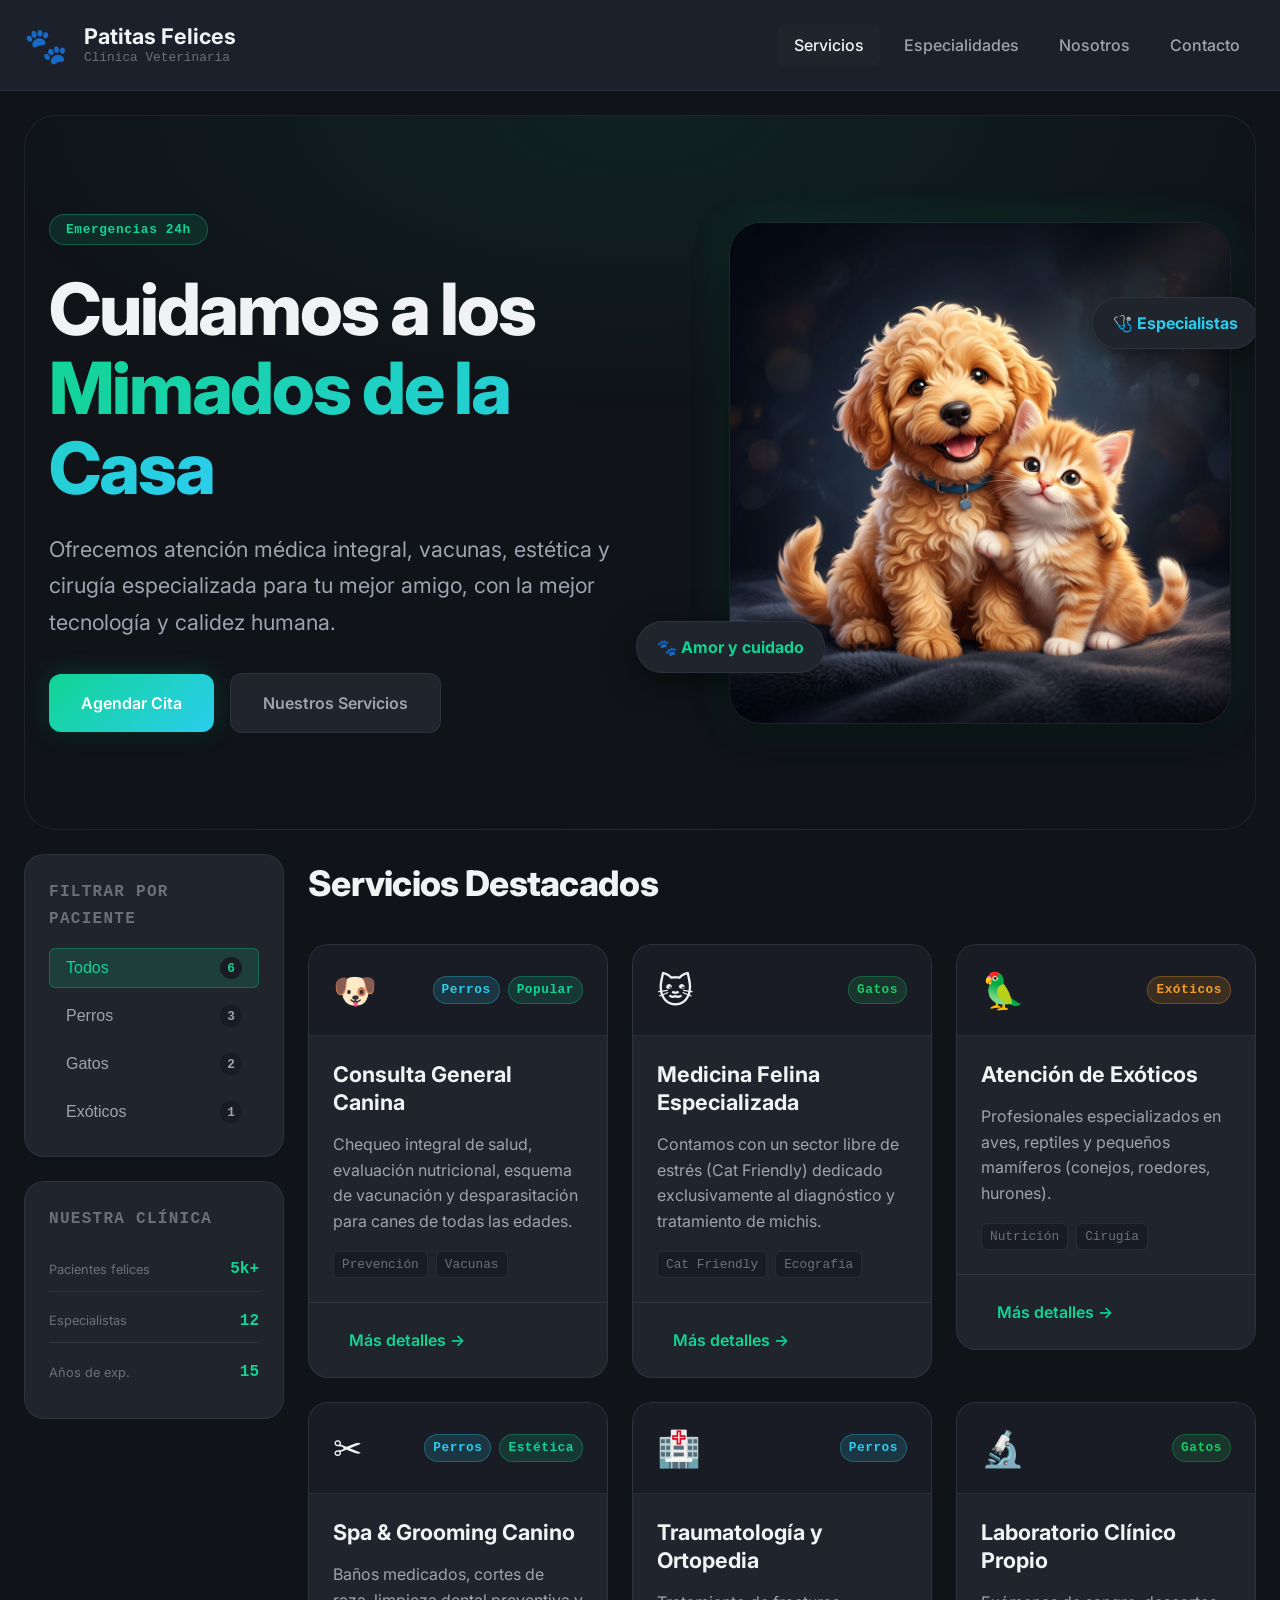
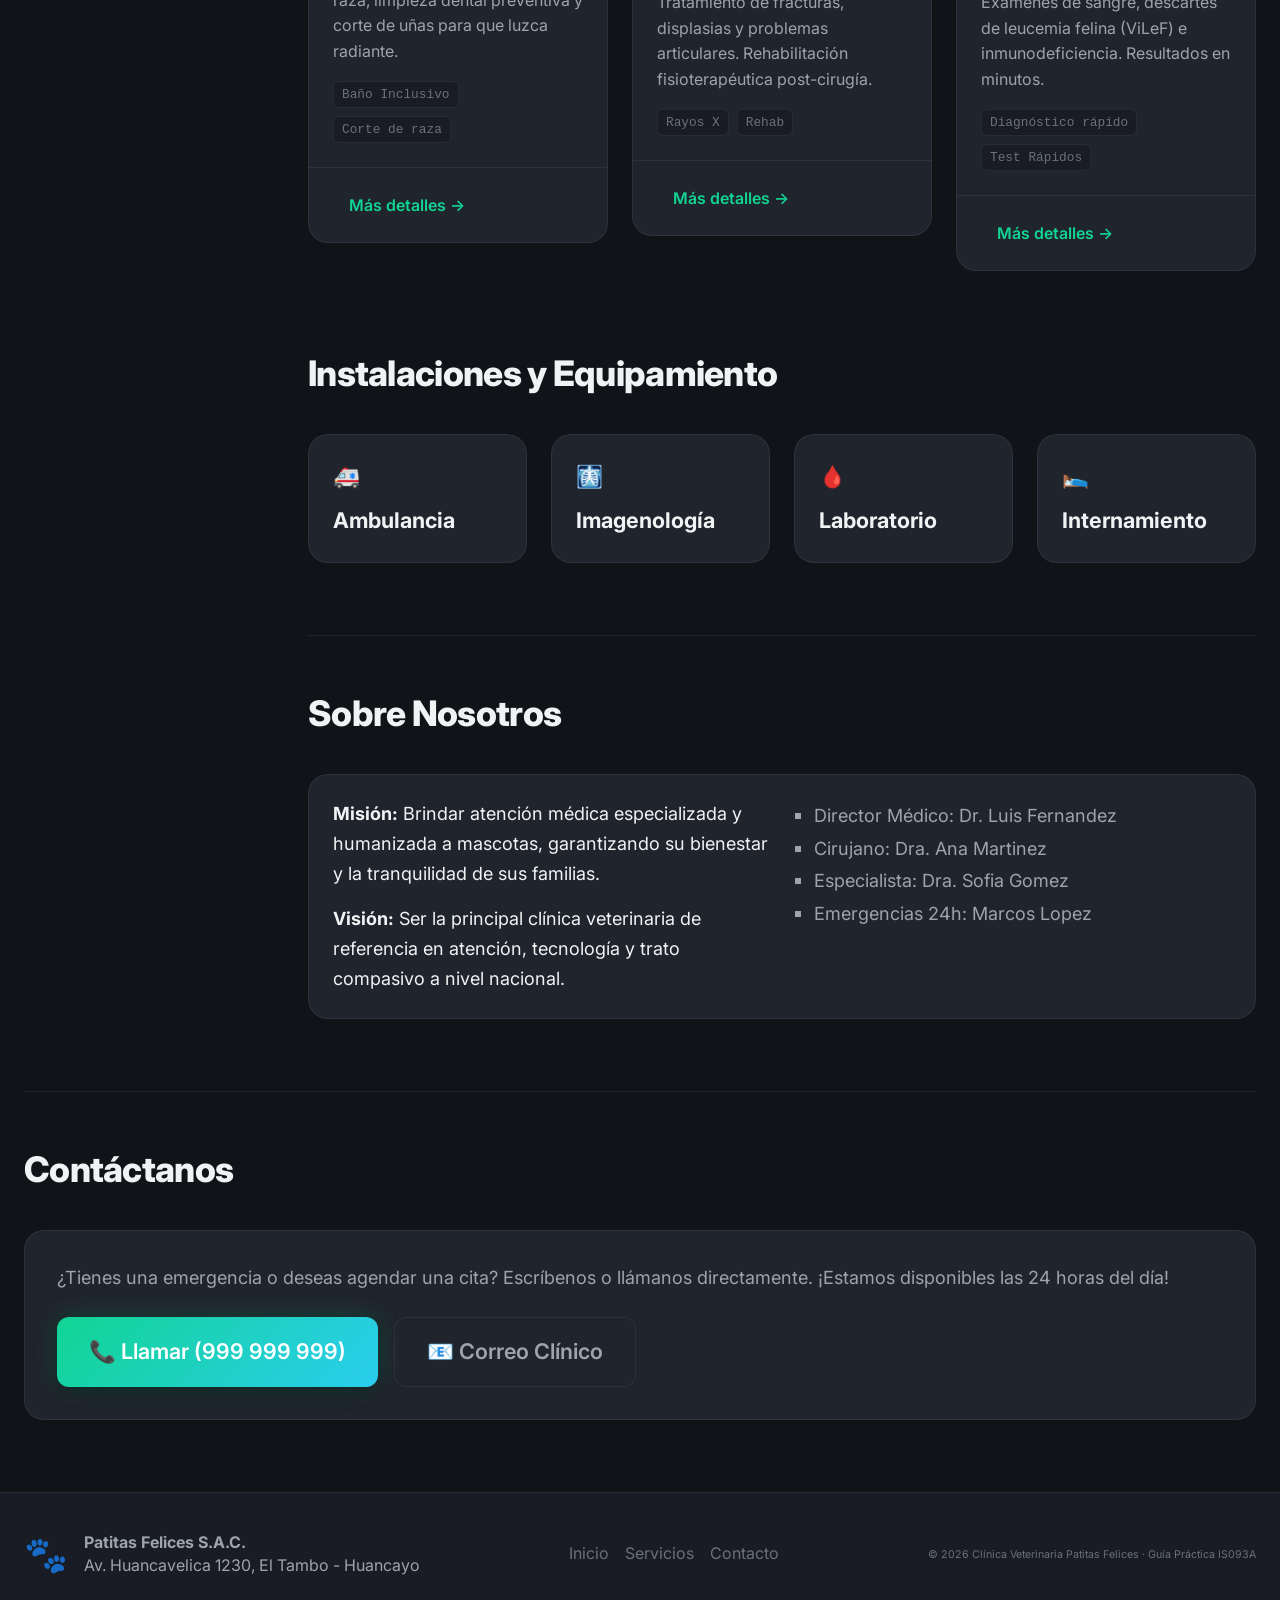
==== commit 7c93052d: "feat: agregar imagen generada de mascotas felices al hero section" ====
--- a/index.html
+++ b/index.html
@@ -106,11 +106,15 @@
           <a href="#servicios" class="btn btn-ghost">Nuestros Servicios</a>
         </div>
       </div>
-      <div class="hero-visual" aria-hidden="true">
-        <div class="vet-badge-container">
-          <div class="vet-icon-large">🐕🩺</div>
-          <div class="floating-pill pill-1">Amor y cuidado</div>
-          <div class="floating-pill pill-2">Médicos Especialistas</div>
+      <div class="hero-visual" aria-hidden="true" style="position: relative;">
+        <div style="border-radius: var(--radius-xl); overflow: hidden; box-shadow: var(--shadow-lg), 0 0 40px hsla(160, 85%, 45%, 0.15); border: 1px solid var(--clr-border);">
+          <img src="img/hero_pets.png" alt="Mascotas felices" style="width: 100%; height: auto; max-width: 500px; display: block;" />
+        </div>
+        <div class="floating-pill pill-1" style="position: absolute; bottom: 10%; left: -5%; background: var(--clr-bg-card); padding: 12px 20px; border-radius: var(--radius-full); border: 1px solid var(--clr-border); box-shadow: var(--shadow-lg); font-size: var(--fs-sm); font-weight: 700; color: var(--clr-accent-primary); z-index: 10;">
+          🐾 Amor y cuidado
+        </div>
+        <div class="floating-pill pill-2" style="position: absolute; top: 15%; right: -5%; background: var(--clr-bg-card); padding: 12px 20px; border-radius: var(--radius-full); border: 1px solid var(--clr-border); box-shadow: var(--shadow-lg); font-size: var(--fs-sm); font-weight: 700; color: var(--clr-accent-secondary); z-index: 10;">
+          🩺 Especialistas
         </div>
       </div>
     </section>
